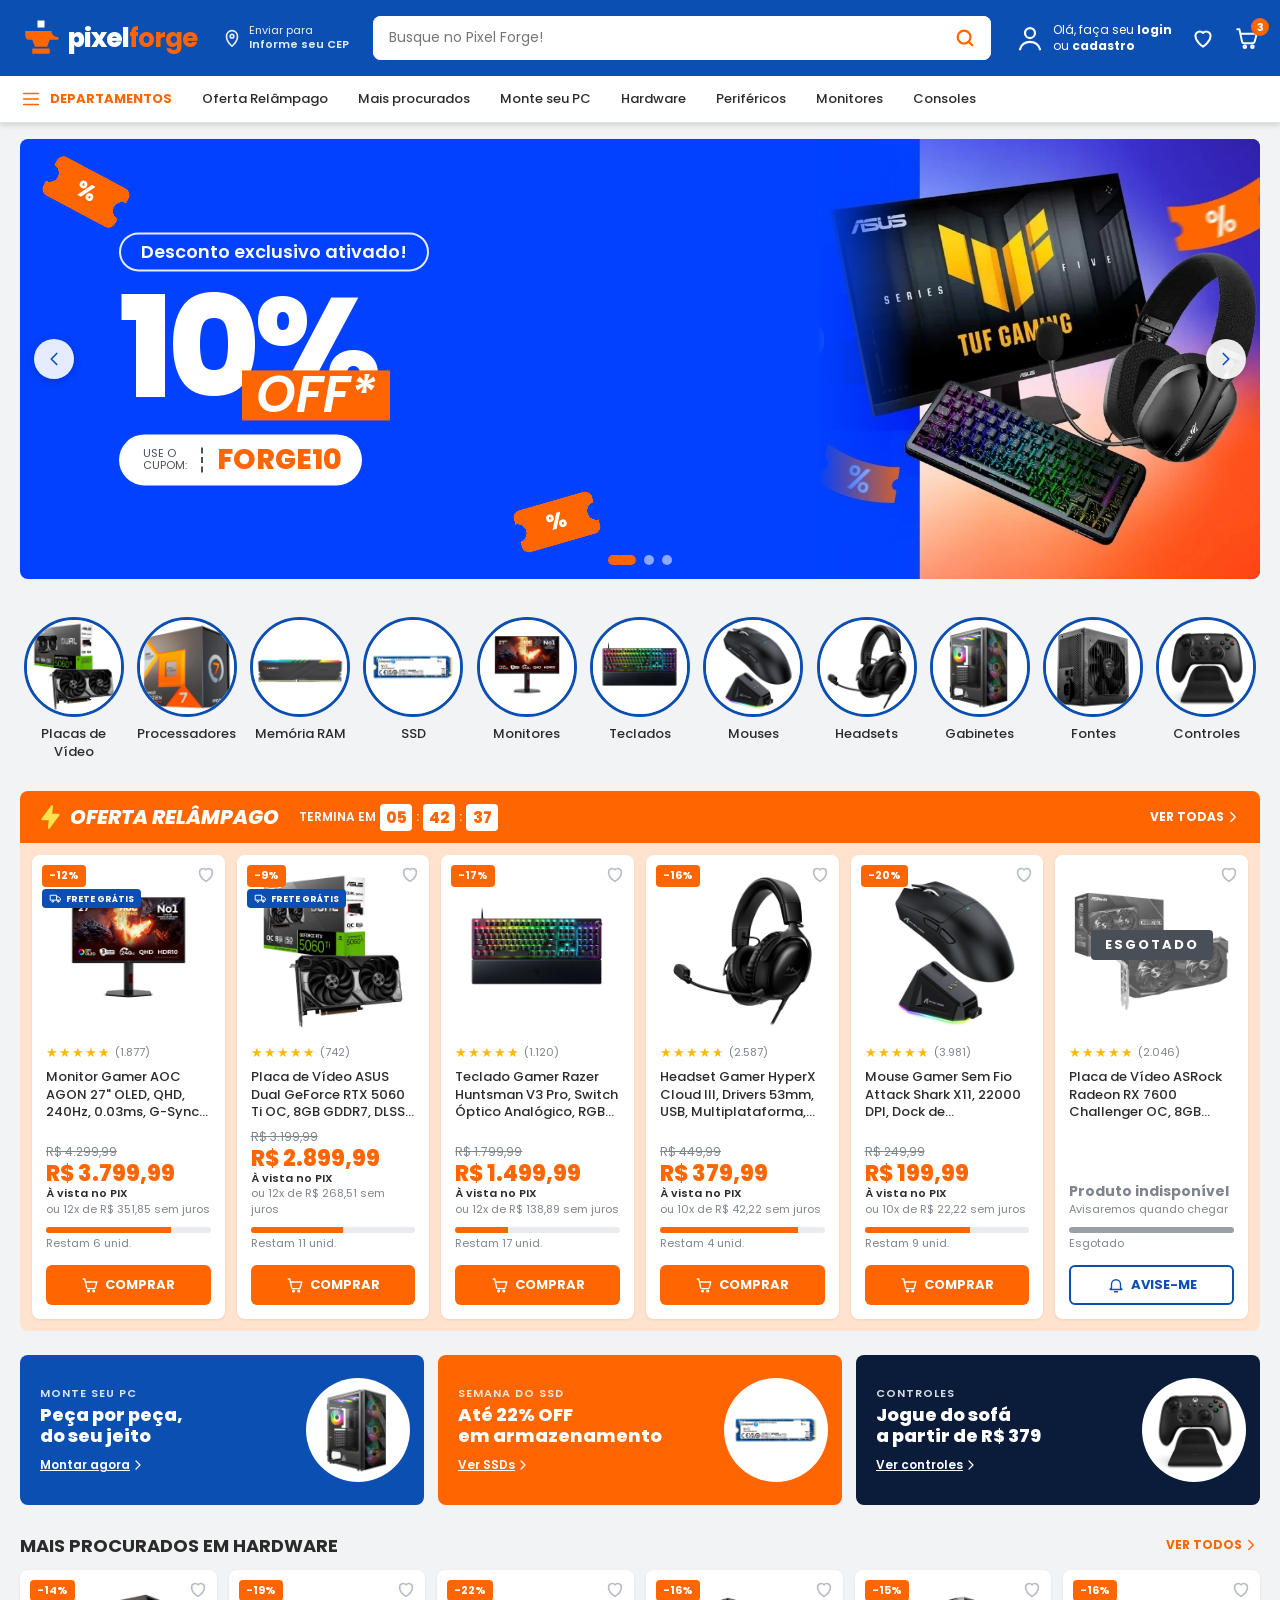
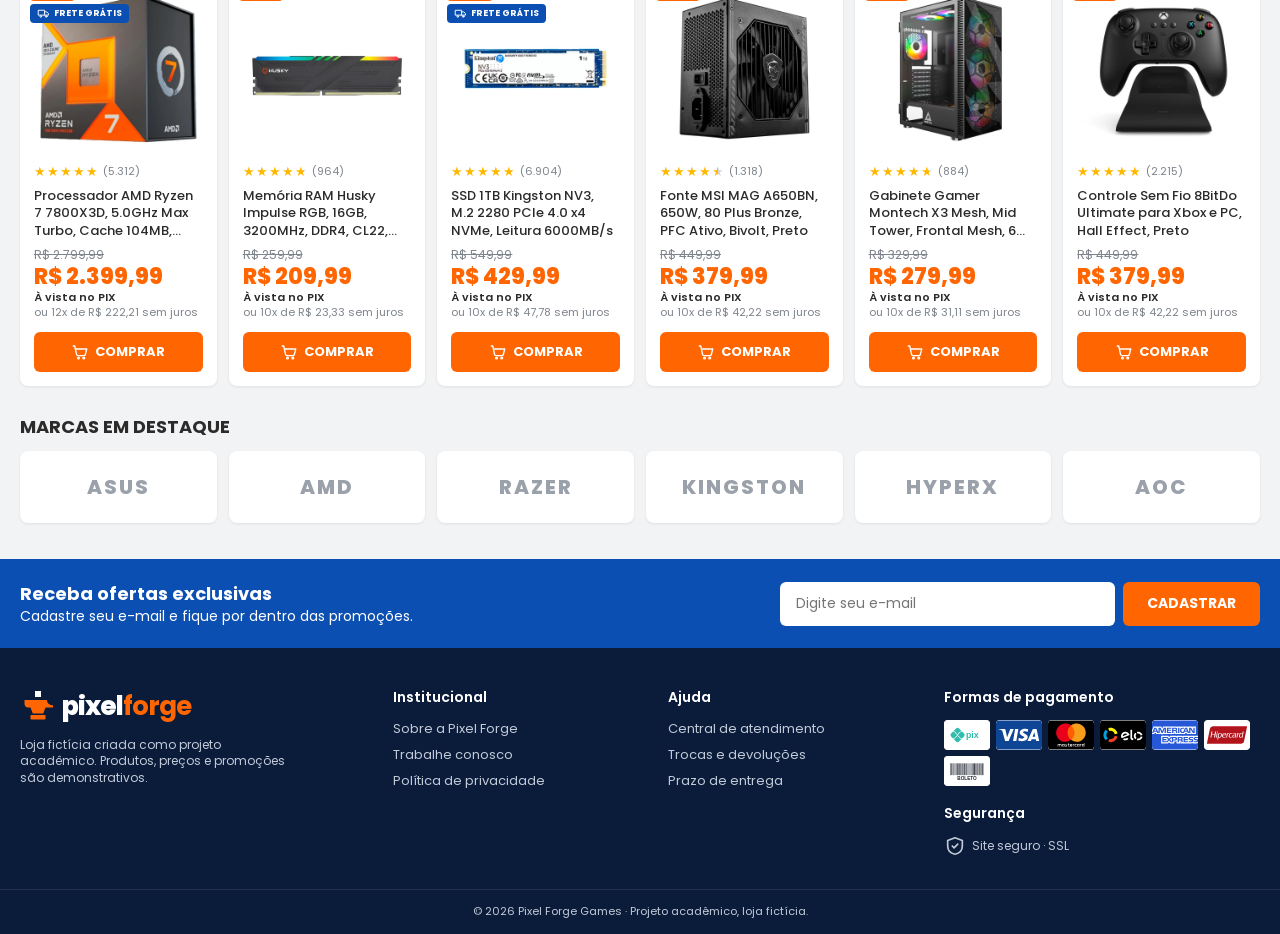
==== index.html @ 3c91a666 "Pixel Forge Games: vitrine, produto, carrinho e cadastro" ====
<!DOCTYPE html>
<html lang="pt-BR">
<head>
    <meta charset="UTF-8">
    <meta name="viewport" content="width=device-width, initial-scale=1.0">
    <meta name="description" content="Pixel Forge Games: hardware, periféricos, monitores e PCs gamer com preço de PIX.">
    <title>Pixel Forge Games | Hardware, PC Gamer e Periféricos</title>
    <link rel="icon" href="favicon.ico" sizes="any">
    <link rel="icon" type="image/svg+xml" href="img/logo.svg">
    <link rel="apple-touch-icon" href="img/apple-touch-icon.png">
    <meta name="theme-color" content="#0b4fb3">
    <link rel="preconnect" href="https://fonts.googleapis.com">
    <link rel="preconnect" href="https://fonts.gstatic.com" crossorigin>
    <link href="https://fonts.googleapis.com/css2?family=Poppins:wght@400;500;600;700;800&display=swap" rel="stylesheet">
    <link rel="stylesheet" href="style.css">
</head>
<body>

    <!-- 1. Cabeçalho -->
    <header class="cabecalho" id="topo">
        <div class="container cabecalho__linha">
            <a href="#topo" class="logo" aria-label="Pixel Forge Games, página inicial">
                <img src="img/logo.svg" alt="Logotipo Pixel Forge: bigorna laranja com um pixel" width="42" height="42">
                <span>pixel<b>forge</b></span>
            </a>

            <a href="#" class="cep"><svg class="i" viewBox="0 0 24 24" aria-hidden="true"><path d="M12 21s-6-5.5-6-11a6 6 0 0 1 12 0c0 5.5-6 11-6 11z"/><circle cx="12" cy="10" r="2"/></svg><span>Enviar para<br><b>Informe seu CEP</b></span></a>

            <form class="busca" action="#" role="search">
                <label for="busca" class="sr-only">Buscar produtos</label>
                <input id="busca" type="search" placeholder="Busque no Pixel Forge!">
                <button type="submit" aria-label="Buscar"><svg class="i" viewBox="0 0 24 24" aria-hidden="true"><circle cx="11" cy="11" r="7"/><path d="m20 20-4-4"/></svg></button>
            </form>

            <nav class="conta" aria-label="Conta">
                <a href="cadastro.html" class="conta__login"><svg class="i" viewBox="0 0 24 24" aria-hidden="true"><circle cx="12" cy="8" r="4"/><path d="M4 21c1-4 4.5-6 8-6s7 2 8 6"/></svg><span>Olá, faça seu <b>login</b><br>ou <b>cadastro</b></span></a>
                <a href="#" class="conta__icone" aria-label="Favoritos"><svg class="i" viewBox="0 0 24 24" aria-hidden="true"><path d="M12 20s-7-4.4-7-10a4 4 0 0 1 7-2.6A4 4 0 0 1 19 10c0 5.6-7 10-7 10z"/></svg></a>
                <a href="carrinho.html" class="conta__icone" aria-label="Carrinho com 3 itens"><svg class="i" viewBox="0 0 24 24" aria-hidden="true"><path d="M3 4h2l2.4 11.2a2 2 0 0 0 2 1.6h7.7a2 2 0 0 0 2-1.5L21 8H6.2"/><circle cx="10" cy="20" r="1.2"/><circle cx="17" cy="20" r="1.2"/></svg><span class="conta__qtd">3</span></a>
            </nav>
        </div>

        <nav class="menu" aria-label="Departamentos">
            <ul class="container">
                <li><a href="#categorias" class="menu__dep"><svg class="i" viewBox="0 0 24 24" aria-hidden="true"><path d="M4 6h16M4 12h16M4 18h16"/></svg> DEPARTAMENTOS</a></li>
                <li><a href="#oferta">Oferta Relâmpago</a></li>
                <li><a href="#mais-procurados">Mais procurados</a></li>
                <li><a href="#monte">Monte seu PC</a></li>
                <li><a href="#mais-procurados">Hardware</a></li>
                <li><a href="#mais-procurados">Periféricos</a></li>
                <li><a href="#mais-procurados">Monitores</a></li>
                <li><a href="#mais-procurados">Consoles</a></li>
            </ul>
        </nav>
    </header>

    <main>

        <!-- 2. Carrossel de banners (@keyframes) com <picture> -->
        <section class="hero container" aria-label="Promoções em destaque">
            <div class="carrossel">
                <div class="carrossel__trilho">

                    <div class="slide slide--azul" id="slide1">
                        <picture class="slide__arte"><source type="image/webp" srcset="img/banners/arte-setup.webp"><img src="img/banners/arte-setup.jpg" alt="Monitor ASUS TUF Gaming, teclado mecânico RGB e headset sem fio sobre fundo azul e laranja" width="682" height="678"></picture>
                        <span class="ticket ticket--a" aria-hidden="true">%</span>
                        <span class="ticket ticket--b" aria-hidden="true">%</span>
                        <div class="slide__texto">
                            <p class="slide__pill">Desconto exclusivo ativado!</p>
                            <h1 class="slide__grande">10%<span>OFF*</span></h1>
                            <p class="slide__cupom"><small>Use o<br>cupom:</small><b>FORGE10</b></p>
                        </div>
                    </div>

                    <div class="slide slide--marinho" id="slide2">
                        <picture class="slide__arte"><source type="image/webp" srcset="img/banners/arte-pc.webp"><img src="img/banners/arte-pc.jpg" alt="Dois gabinetes gamer com fans ARGB coloridas, um branco e um preto, com teclas W A S D ao redor" width="732" height="678"></picture>
                        <div class="slide__texto">
                            <p class="slide__pill">Press <b>Start</b></p>
                            <h2 class="slide__titulo">Os melhores preços pro seu 1º <mark>setup</mark></h2>
                            <p class="slide__acoes"><span class="slide__info">Até <b>10x sem juros</b></span><a href="#monte" class="slide__botao">Comprar</a></p>
                        </div>
                    </div>

                    <div class="slide slide--oferta" id="slide3">
                        <div class="slide__texto">
                            <p class="slide__pill">Esquenta Black</p>
                            <h2 class="slide__titulo">Hardware com <mark>preço de PIX</mark></h2>
                            <p class="slide__acoes"><a href="#oferta" class="slide__botao">Ver ofertas</a></p>
                        </div>
                        <div class="vitrine-banner">
                            <figure class="vitrine-banner__item"><picture><source type="image/webp" srcset="img/produtos/placa-video-rtx5060ti.webp"><img src="img/produtos/placa-video-rtx5060ti.jpg" alt="Placa de vídeo ASUS Dual GeForce RTX 5060 Ti com duas ventoinhas ao lado da caixa" width="800" height="800"></picture><figcaption>Placa de Vídeo ASUS Dual GeForce RTX 5060 Ti OC<b>R$ 2.899,99</b><small>à vista no PIX</small></figcaption></figure><figure class="vitrine-banner__item"><picture><source type="image/webp" srcset="img/produtos/ryzen-7-7800x3d.webp"><img src="img/produtos/ryzen-7-7800x3d.jpg" alt="Caixa do processador AMD Ryzen 7 7800X3D" width="800" height="800"></picture><figcaption>Processador AMD Ryzen 7 7800X3D<b>R$ 2.399,99</b><small>à vista no PIX</small></figcaption></figure><figure class="vitrine-banner__item"><picture><source type="image/webp" srcset="img/produtos/ssd-kingston-nv3.webp"><img src="img/produtos/ssd-kingston-nv3.jpg" alt="SSD Kingston NV3 1TB M.2 NVMe" width="800" height="800"></picture><figcaption>SSD 1TB Kingston NV3<b>R$ 429,99</b><small>à vista no PIX</small></figcaption></figure>
                        </div>
                    </div>

                </div>
                <button type="button" class="carrossel__seta carrossel__seta--esq" aria-label="Banner anterior"><svg class="i" viewBox="0 0 24 24" aria-hidden="true"><path d="m15 6-6 6 6 6"/></svg></button>
                <button type="button" class="carrossel__seta carrossel__seta--dir" aria-label="Próximo banner"><svg class="i" viewBox="0 0 24 24" aria-hidden="true"><path d="m9 6 6 6-6 6"/></svg></button>
                <div class="carrossel__pontos"><button type="button" aria-label="Banner 1" class="ativo"></button><button type="button" aria-label="Banner 2"></button><button type="button" aria-label="Banner 3"></button></div>
            </div>
        </section>

        <!-- 3. Categorias (imagens circulares) -->
        <section id="categorias" class="container categorias" aria-label="Categorias">
            <ul class="categorias__lista">
                    <li><a href="#mais-procurados"><picture><source type="image/webp" srcset="img/produtos/placa-video-rtx5060ti.webp"><img src="img/produtos/placa-video-rtx5060ti.jpg" alt="Placas de Vídeo" width="800" height="800"></picture><span>Placas de Vídeo</span></a></li>
                    <li><a href="#mais-procurados"><picture><source type="image/webp" srcset="img/produtos/ryzen-7-7800x3d.webp"><img src="img/produtos/ryzen-7-7800x3d.jpg" alt="Processadores" width="800" height="800"></picture><span>Processadores</span></a></li>
                    <li><a href="#mais-procurados"><picture><source type="image/webp" srcset="img/produtos/memoria-husky-ddr4.webp"><img src="img/produtos/memoria-husky-ddr4.jpg" alt="Memória RAM" width="800" height="800"></picture><span>Memória RAM</span></a></li>
                    <li><a href="#mais-procurados"><picture><source type="image/webp" srcset="img/produtos/ssd-kingston-nv3.webp"><img src="img/produtos/ssd-kingston-nv3.jpg" alt="SSD" width="800" height="800"></picture><span>SSD</span></a></li>
                    <li><a href="#mais-procurados"><picture><source type="image/webp" srcset="img/produtos/monitor-aoc-27.webp"><img src="img/produtos/monitor-aoc-27.jpg" alt="Monitores" width="800" height="800"></picture><span>Monitores</span></a></li>
                    <li><a href="#mais-procurados"><picture><source type="image/webp" srcset="img/produtos/teclado-razer-huntsman.webp"><img src="img/produtos/teclado-razer-huntsman.jpg" alt="Teclados" width="800" height="800"></picture><span>Teclados</span></a></li>
                    <li><a href="#mais-procurados"><picture><source type="image/webp" srcset="img/produtos/mouse-sem-fio-dock.webp"><img src="img/produtos/mouse-sem-fio-dock.jpg" alt="Mouses" width="800" height="800"></picture><span>Mouses</span></a></li>
                    <li><a href="#mais-procurados"><picture><source type="image/webp" srcset="img/produtos/headset-hyperx-cloud-iii.webp"><img src="img/produtos/headset-hyperx-cloud-iii.jpg" alt="Headsets" width="800" height="800"></picture><span>Headsets</span></a></li>
                    <li><a href="#mais-procurados"><picture><source type="image/webp" srcset="img/produtos/gabinete-mesh-preto.webp"><img src="img/produtos/gabinete-mesh-preto.jpg" alt="Gabinetes" width="800" height="800"></picture><span>Gabinetes</span></a></li>
                    <li><a href="#mais-procurados"><picture><source type="image/webp" srcset="img/produtos/fonte-650w.webp"><img src="img/produtos/fonte-650w.jpg" alt="Fontes" width="800" height="800"></picture><span>Fontes</span></a></li>
                    <li><a href="#mais-procurados"><picture><source type="image/webp" srcset="img/produtos/controle-8bitdo-ultimate.webp"><img src="img/produtos/controle-8bitdo-ultimate.jpg" alt="Controles" width="800" height="800"></picture><span>Controles</span></a></li>
            </ul>
        </section>

        <!-- 4 e 5. Oferta relâmpago (vitrine) -->
        <section id="oferta" class="container oferta">
            <div class="oferta__topo">
                <h2><svg class="i i--raio" viewBox="0 0 24 24" aria-hidden="true"><path d="M13 2 4 14h7l-1 8 9-12h-7z" class="cheio"/></svg> OFERTA RELÂMPAGO</h2>
                <p class="cronometro" aria-label="Termina em 05 horas e 42 minutos">TERMINA EM <span>05</span>:<span>42</span>:<span class="cronometro__seg">37</span></p>
                <a href="#mais-procurados" class="oferta__ver">VER TODAS <svg class="i" viewBox="0 0 24 24" aria-hidden="true"><path d="m9 6 6 6-6 6"/></svg></a>
            </div>
            <div class="oferta__grade">
                <article class="card">
                    <figure>
                        <div class="card__foto">
                            <span class="tag tag--off">-12%</span><span class="tag tag--frete"><svg class="i" viewBox="0 0 24 24" aria-hidden="true"><path d="M3 6h11v9H3zM14 9h4l3 3v3h-7"/><circle cx="7" cy="17.5" r="1.5"/><circle cx="17" cy="17.5" r="1.5"/></svg> FRETE GRÁTIS</span>
                            <a href="#" class="card__fav" aria-label="Adicionar aos favoritos"><svg class="i" viewBox="0 0 24 24" aria-hidden="true"><path d="M12 20s-7-4.4-7-10a4 4 0 0 1 7-2.6A4 4 0 0 1 19 10c0 5.6-7 10-7 10z"/></svg></a>
                            <a href="produto.html" class="card__link"><picture><source type="image/webp" srcset="img/produtos/monitor-aoc-27.webp"><img src="img/produtos/monitor-aoc-27.jpg" alt="Monitor gamer AOC AGON de 27 polegadas OLED" width="800" height="800" loading="lazy"></picture></a>
                        </div>
                        <figcaption>
                            <p class="card__nota" aria-label="Nota 4,9 de 5"><span class="estrelas" style="--n:4.9"></span>(1.877)</p>
                            <h3><a href="produto.html">Monitor Gamer AOC AGON 27" OLED, QHD, 240Hz, 0.03ms, G-Sync, Q27G4ZDR</a></h3>
                            <p class="card__de">R$ 4.299,99</p><p class="card__preco">R$ 3.799,99</p><p class="card__pix">À vista no PIX</p><p class="card__parc">ou 12x de R$ 351,85 sem juros</p>
                            <div class="card__estoque" style="--p:76%"><span></span><small>Restam 6 unid.</small></div>
                        </figcaption>
                    </figure>
                    <a href="carrinho.html" class="card__btn"><svg class="i" viewBox="0 0 24 24" aria-hidden="true"><path d="M3 4h2l2.4 11.2a2 2 0 0 0 2 1.6h7.7a2 2 0 0 0 2-1.5L21 8H6.2"/><circle cx="10" cy="20" r="1.2"/><circle cx="17" cy="20" r="1.2"/></svg> COMPRAR</a>
                </article>
                <article class="card">
                    <figure>
                        <div class="card__foto">
                            <span class="tag tag--off">-9%</span><span class="tag tag--frete"><svg class="i" viewBox="0 0 24 24" aria-hidden="true"><path d="M3 6h11v9H3zM14 9h4l3 3v3h-7"/><circle cx="7" cy="17.5" r="1.5"/><circle cx="17" cy="17.5" r="1.5"/></svg> FRETE GRÁTIS</span>
                            <a href="#" class="card__fav" aria-label="Adicionar aos favoritos"><svg class="i" viewBox="0 0 24 24" aria-hidden="true"><path d="M12 20s-7-4.4-7-10a4 4 0 0 1 7-2.6A4 4 0 0 1 19 10c0 5.6-7 10-7 10z"/></svg></a>
                            <a href="produto.html" class="card__link"><picture><source type="image/webp" srcset="img/produtos/placa-video-rtx5060ti.webp"><img src="img/produtos/placa-video-rtx5060ti.jpg" alt="Placa de vídeo ASUS Dual GeForce RTX 5060 Ti com duas ventoinhas ao lado da caixa" width="800" height="800" loading="lazy"></picture></a>
                        </div>
                        <figcaption>
                            <p class="card__nota" aria-label="Nota 4,9 de 5"><span class="estrelas" style="--n:4.9"></span>(742)</p>
                            <h3><a href="produto.html">Placa de Vídeo ASUS Dual GeForce RTX 5060 Ti OC, 8GB GDDR7, DLSS 4, Ray Tracing</a></h3>
                            <p class="card__de">R$ 3.199,99</p><p class="card__preco">R$ 2.899,99</p><p class="card__pix">À vista no PIX</p><p class="card__parc">ou 12x de R$ 268,51 sem juros</p>
                            <div class="card__estoque" style="--p:56%"><span></span><small>Restam 11 unid.</small></div>
                        </figcaption>
                    </figure>
                    <a href="carrinho.html" class="card__btn"><svg class="i" viewBox="0 0 24 24" aria-hidden="true"><path d="M3 4h2l2.4 11.2a2 2 0 0 0 2 1.6h7.7a2 2 0 0 0 2-1.5L21 8H6.2"/><circle cx="10" cy="20" r="1.2"/><circle cx="17" cy="20" r="1.2"/></svg> COMPRAR</a>
                </article>
                <article class="card">
                    <figure>
                        <div class="card__foto">
                            <span class="tag tag--off">-17%</span>
                            <a href="#" class="card__fav" aria-label="Adicionar aos favoritos"><svg class="i" viewBox="0 0 24 24" aria-hidden="true"><path d="M12 20s-7-4.4-7-10a4 4 0 0 1 7-2.6A4 4 0 0 1 19 10c0 5.6-7 10-7 10z"/></svg></a>
                            <a href="produto.html" class="card__link"><picture><source type="image/webp" srcset="img/produtos/teclado-razer-huntsman.webp"><img src="img/produtos/teclado-razer-huntsman.jpg" alt="Teclado gamer Razer Huntsman V3 Pro com iluminação RGB e apoio de pulso" width="800" height="800" loading="lazy"></picture></a>
                        </div>
                        <figcaption>
                            <p class="card__nota" aria-label="Nota 4,8 de 5"><span class="estrelas" style="--n:4.8"></span>(1.120)</p>
                            <h3><a href="produto.html">Teclado Gamer Razer Huntsman V3 Pro, Switch Óptico Analógico, RGB Chroma, Full Size</a></h3>
                            <p class="card__de">R$ 1.799,99</p><p class="card__preco">R$ 1.499,99</p><p class="card__pix">À vista no PIX</p><p class="card__parc">ou 12x de R$ 138,89 sem juros</p>
                            <div class="card__estoque" style="--p:32%"><span></span><small>Restam 17 unid.</small></div>
                        </figcaption>
                    </figure>
                    <a href="carrinho.html" class="card__btn"><svg class="i" viewBox="0 0 24 24" aria-hidden="true"><path d="M3 4h2l2.4 11.2a2 2 0 0 0 2 1.6h7.7a2 2 0 0 0 2-1.5L21 8H6.2"/><circle cx="10" cy="20" r="1.2"/><circle cx="17" cy="20" r="1.2"/></svg> COMPRAR</a>
                </article>
                <article class="card">
                    <figure>
                        <div class="card__foto">
                            <span class="tag tag--off">-16%</span>
                            <a href="#" class="card__fav" aria-label="Adicionar aos favoritos"><svg class="i" viewBox="0 0 24 24" aria-hidden="true"><path d="M12 20s-7-4.4-7-10a4 4 0 0 1 7-2.6A4 4 0 0 1 19 10c0 5.6-7 10-7 10z"/></svg></a>
                            <a href="produto.html" class="card__link"><picture><source type="image/webp" srcset="img/produtos/headset-hyperx-cloud-iii.webp"><img src="img/produtos/headset-hyperx-cloud-iii.jpg" alt="Headset gamer HyperX Cloud III preto com microfone" width="800" height="800" loading="lazy"></picture></a>
                        </div>
                        <figcaption>
                            <p class="card__nota" aria-label="Nota 4,6 de 5"><span class="estrelas" style="--n:4.6"></span>(2.587)</p>
                            <h3><a href="produto.html">Headset Gamer HyperX Cloud III, Drivers 53mm, USB, Multiplataforma, Preto</a></h3>
                            <p class="card__de">R$ 449,99</p><p class="card__preco">R$ 379,99</p><p class="card__pix">À vista no PIX</p><p class="card__parc">ou 10x de R$ 42,22 sem juros</p>
                            <div class="card__estoque" style="--p:84%"><span></span><small>Restam 4 unid.</small></div>
                        </figcaption>
                    </figure>
                    <a href="carrinho.html" class="card__btn"><svg class="i" viewBox="0 0 24 24" aria-hidden="true"><path d="M3 4h2l2.4 11.2a2 2 0 0 0 2 1.6h7.7a2 2 0 0 0 2-1.5L21 8H6.2"/><circle cx="10" cy="20" r="1.2"/><circle cx="17" cy="20" r="1.2"/></svg> COMPRAR</a>
                </article>
                <article class="card">
                    <figure>
                        <div class="card__foto">
                            <span class="tag tag--off">-20%</span>
                            <a href="#" class="card__fav" aria-label="Adicionar aos favoritos"><svg class="i" viewBox="0 0 24 24" aria-hidden="true"><path d="M12 20s-7-4.4-7-10a4 4 0 0 1 7-2.6A4 4 0 0 1 19 10c0 5.6-7 10-7 10z"/></svg></a>
                            <a href="produto.html" class="card__link"><picture><source type="image/webp" srcset="img/produtos/mouse-sem-fio-dock.webp"><img src="img/produtos/mouse-sem-fio-dock.jpg" alt="Mouse gamer sem fio Attack Shark X11 com base de carregamento" width="800" height="800" loading="lazy"></picture></a>
                        </div>
                        <figcaption>
                            <p class="card__nota" aria-label="Nota 4,7 de 5"><span class="estrelas" style="--n:4.7"></span>(3.981)</p>
                            <h3><a href="produto.html">Mouse Gamer Sem Fio Attack Shark X11, 22000 DPI, Dock de Carregamento, Preto</a></h3>
                            <p class="card__de">R$ 249,99</p><p class="card__preco">R$ 199,99</p><p class="card__pix">À vista no PIX</p><p class="card__parc">ou 10x de R$ 22,22 sem juros</p>
                            <div class="card__estoque" style="--p:64%"><span></span><small>Restam 9 unid.</small></div>
                        </figcaption>
                    </figure>
                    <a href="carrinho.html" class="card__btn"><svg class="i" viewBox="0 0 24 24" aria-hidden="true"><path d="M3 4h2l2.4 11.2a2 2 0 0 0 2 1.6h7.7a2 2 0 0 0 2-1.5L21 8H6.2"/><circle cx="10" cy="20" r="1.2"/><circle cx="17" cy="20" r="1.2"/></svg> COMPRAR</a>
                </article>
                <article class="card card--esgotado">
                    <figure>
                        <div class="card__foto">
                            <span class="tag tag--esgotado">ESGOTADO</span>
                            <a href="#" class="card__fav" aria-label="Adicionar aos favoritos"><svg class="i" viewBox="0 0 24 24" aria-hidden="true"><path d="M12 20s-7-4.4-7-10a4 4 0 0 1 7-2.6A4 4 0 0 1 19 10c0 5.6-7 10-7 10z"/></svg></a>
                            <a href="produto.html" class="card__link"><picture><source type="image/webp" srcset="img/produtos/placa-video-rx7600.webp"><img src="img/produtos/placa-video-rx7600.jpg" alt="Placa de vídeo ASRock Radeon RX 7600 Challenger com duas ventoinhas" width="800" height="800" loading="lazy"></picture></a>
                        </div>
                        <figcaption>
                            <p class="card__nota" aria-label="Nota 4,8 de 5"><span class="estrelas" style="--n:4.8"></span>(2.046)</p>
                            <h3><a href="produto.html">Placa de Vídeo ASRock Radeon RX 7600 Challenger OC, 8GB GDDR6, FSR 3</a></h3>
                            <p class="card__indisp">Produto indisponível</p><p class="card__avise-txt">Avisaremos quando chegar</p>
                            <div class="card__estoque" style="--p:100%"><span></span><small>Esgotado</small></div>
                        </figcaption>
                    </figure>
                    <a href="produto.html" class="card__btn card__btn--avise"><svg class="i" viewBox="0 0 24 24" aria-hidden="true"><path d="M6 16v-5a6 6 0 0 1 12 0v5l2 2H4zM10 21h4"/></svg> AVISE-ME</a>
                </article>
            </div>
        </section>

        <!-- Mini banners -->
        <section class="container mini-banners" aria-label="Campanhas">
            <a href="#monte" class="mini mini--azul" id="monte">
                <span class="mini__texto"><small>MONTE SEU PC</small><b>Peça por peça,<br>do seu jeito</b><em>Montar agora <svg class="i" viewBox="0 0 24 24" aria-hidden="true"><path d="m9 6 6 6-6 6"/></svg></em></span>
                <picture class="mini__img"><source type="image/webp" srcset="img/produtos/gabinete-mesh-preto.webp"><img src="img/produtos/gabinete-mesh-preto.jpg" alt="Gabinete gamer Montech X3 Mesh preto com fans" width="800" height="800" loading="lazy"></picture>
            </a>
            <a href="#mais-procurados" class="mini mini--laranja">
                <span class="mini__texto"><small>SEMANA DO SSD</small><b>Até 22% OFF<br>em armazenamento</b><em>Ver SSDs <svg class="i" viewBox="0 0 24 24" aria-hidden="true"><path d="m9 6 6 6-6 6"/></svg></em></span>
                <picture class="mini__img"><source type="image/webp" srcset="img/produtos/ssd-kingston-nv3.webp"><img src="img/produtos/ssd-kingston-nv3.jpg" alt="SSD Kingston NV3 1TB M.2 NVMe" width="800" height="800" loading="lazy"></picture>
            </a>
            <a href="#mais-procurados" class="mini mini--escuro">
                <span class="mini__texto"><small>CONTROLES</small><b>Jogue do sofá<br>a partir de R$ 379</b><em>Ver controles <svg class="i" viewBox="0 0 24 24" aria-hidden="true"><path d="m9 6 6 6-6 6"/></svg></em></span>
                <picture class="mini__img"><source type="image/webp" srcset="img/produtos/controle-8bitdo-ultimate.webp"><img src="img/produtos/controle-8bitdo-ultimate.jpg" alt="Controle sem fio 8BitDo Ultimate preto para Xbox" width="800" height="800" loading="lazy"></picture>
            </a>
        </section>

        <!-- Mais procurados -->
        <section id="mais-procurados" class="container bloco">
            <div class="bloco__topo">
                <h2>MAIS PROCURADOS EM HARDWARE</h2>
                <a href="#">VER TODOS <svg class="i" viewBox="0 0 24 24" aria-hidden="true"><path d="m9 6 6 6-6 6"/></svg></a>
            </div>
            <div class="bloco__grade">
                <article class="card">
                    <figure>
                        <div class="card__foto">
                            <span class="tag tag--off">-14%</span><span class="tag tag--frete"><svg class="i" viewBox="0 0 24 24" aria-hidden="true"><path d="M3 6h11v9H3zM14 9h4l3 3v3h-7"/><circle cx="7" cy="17.5" r="1.5"/><circle cx="17" cy="17.5" r="1.5"/></svg> FRETE GRÁTIS</span>
                            <a href="#" class="card__fav" aria-label="Adicionar aos favoritos"><svg class="i" viewBox="0 0 24 24" aria-hidden="true"><path d="M12 20s-7-4.4-7-10a4 4 0 0 1 7-2.6A4 4 0 0 1 19 10c0 5.6-7 10-7 10z"/></svg></a>
                            <a href="produto.html" class="card__link"><picture><source type="image/webp" srcset="img/produtos/ryzen-7-7800x3d.webp"><img src="img/produtos/ryzen-7-7800x3d.jpg" alt="Caixa do processador AMD Ryzen 7 7800X3D" width="800" height="800" loading="lazy"></picture></a>
                        </div>
                        <figcaption>
                            <p class="card__nota" aria-label="Nota 4,9 de 5"><span class="estrelas" style="--n:4.9"></span>(5.312)</p>
                            <h3><a href="produto.html">Processador AMD Ryzen 7 7800X3D, 5.0GHz Max Turbo, Cache 104MB, AM5, 8 Núcleos</a></h3>
                            <p class="card__de">R$ 2.799,99</p><p class="card__preco">R$ 2.399,99</p><p class="card__pix">À vista no PIX</p><p class="card__parc">ou 12x de R$ 222,21 sem juros</p>
                            
                        </figcaption>
                    </figure>
                    <a href="carrinho.html" class="card__btn"><svg class="i" viewBox="0 0 24 24" aria-hidden="true"><path d="M3 4h2l2.4 11.2a2 2 0 0 0 2 1.6h7.7a2 2 0 0 0 2-1.5L21 8H6.2"/><circle cx="10" cy="20" r="1.2"/><circle cx="17" cy="20" r="1.2"/></svg> COMPRAR</a>
                </article>
                <article class="card">
                    <figure>
                        <div class="card__foto">
                            <span class="tag tag--off">-19%</span>
                            <a href="#" class="card__fav" aria-label="Adicionar aos favoritos"><svg class="i" viewBox="0 0 24 24" aria-hidden="true"><path d="M12 20s-7-4.4-7-10a4 4 0 0 1 7-2.6A4 4 0 0 1 19 10c0 5.6-7 10-7 10z"/></svg></a>
                            <a href="produto.html" class="card__link"><picture><source type="image/webp" srcset="img/produtos/memoria-husky-ddr4.webp"><img src="img/produtos/memoria-husky-ddr4.jpg" alt="Memória RAM Husky Impulse RGB DDR4 com iluminação RGB" width="800" height="800" loading="lazy"></picture></a>
                        </div>
                        <figcaption>
                            <p class="card__nota" aria-label="Nota 4,7 de 5"><span class="estrelas" style="--n:4.7"></span>(964)</p>
                            <h3><a href="produto.html">Memória RAM Husky Impulse RGB, 16GB, 3200MHz, DDR4, CL22, Preto</a></h3>
                            <p class="card__de">R$ 259,99</p><p class="card__preco">R$ 209,99</p><p class="card__pix">À vista no PIX</p><p class="card__parc">ou 10x de R$ 23,33 sem juros</p>
                            
                        </figcaption>
                    </figure>
                    <a href="carrinho.html" class="card__btn"><svg class="i" viewBox="0 0 24 24" aria-hidden="true"><path d="M3 4h2l2.4 11.2a2 2 0 0 0 2 1.6h7.7a2 2 0 0 0 2-1.5L21 8H6.2"/><circle cx="10" cy="20" r="1.2"/><circle cx="17" cy="20" r="1.2"/></svg> COMPRAR</a>
                </article>
                <article class="card">
                    <figure>
                        <div class="card__foto">
                            <span class="tag tag--off">-22%</span><span class="tag tag--frete"><svg class="i" viewBox="0 0 24 24" aria-hidden="true"><path d="M3 6h11v9H3zM14 9h4l3 3v3h-7"/><circle cx="7" cy="17.5" r="1.5"/><circle cx="17" cy="17.5" r="1.5"/></svg> FRETE GRÁTIS</span>
                            <a href="#" class="card__fav" aria-label="Adicionar aos favoritos"><svg class="i" viewBox="0 0 24 24" aria-hidden="true"><path d="M12 20s-7-4.4-7-10a4 4 0 0 1 7-2.6A4 4 0 0 1 19 10c0 5.6-7 10-7 10z"/></svg></a>
                            <a href="produto.html" class="card__link"><picture><source type="image/webp" srcset="img/produtos/ssd-kingston-nv3.webp"><img src="img/produtos/ssd-kingston-nv3.jpg" alt="SSD Kingston NV3 1TB M.2 NVMe" width="800" height="800" loading="lazy"></picture></a>
                        </div>
                        <figcaption>
                            <p class="card__nota" aria-label="Nota 4,8 de 5"><span class="estrelas" style="--n:4.8"></span>(6.904)</p>
                            <h3><a href="produto.html">SSD 1TB Kingston NV3, M.2 2280 PCIe 4.0 x4 NVMe, Leitura 6000MB/s</a></h3>
                            <p class="card__de">R$ 549,99</p><p class="card__preco">R$ 429,99</p><p class="card__pix">À vista no PIX</p><p class="card__parc">ou 10x de R$ 47,78 sem juros</p>
                            
                        </figcaption>
                    </figure>
                    <a href="carrinho.html" class="card__btn"><svg class="i" viewBox="0 0 24 24" aria-hidden="true"><path d="M3 4h2l2.4 11.2a2 2 0 0 0 2 1.6h7.7a2 2 0 0 0 2-1.5L21 8H6.2"/><circle cx="10" cy="20" r="1.2"/><circle cx="17" cy="20" r="1.2"/></svg> COMPRAR</a>
                </article>
                <article class="card">
                    <figure>
                        <div class="card__foto">
                            <span class="tag tag--off">-16%</span>
                            <a href="#" class="card__fav" aria-label="Adicionar aos favoritos"><svg class="i" viewBox="0 0 24 24" aria-hidden="true"><path d="M12 20s-7-4.4-7-10a4 4 0 0 1 7-2.6A4 4 0 0 1 19 10c0 5.6-7 10-7 10z"/></svg></a>
                            <a href="produto.html" class="card__link"><picture><source type="image/webp" srcset="img/produtos/fonte-650w.webp"><img src="img/produtos/fonte-650w.jpg" alt="Fonte MSI MAG A650BN de 650W" width="800" height="800" loading="lazy"></picture></a>
                        </div>
                        <figcaption>
                            <p class="card__nota" aria-label="Nota 4,5 de 5"><span class="estrelas" style="--n:4.5"></span>(1.318)</p>
                            <h3><a href="produto.html">Fonte MSI MAG A650BN, 650W, 80 Plus Bronze, PFC Ativo, Bivolt, Preto</a></h3>
                            <p class="card__de">R$ 449,99</p><p class="card__preco">R$ 379,99</p><p class="card__pix">À vista no PIX</p><p class="card__parc">ou 10x de R$ 42,22 sem juros</p>
                            
                        </figcaption>
                    </figure>
                    <a href="carrinho.html" class="card__btn"><svg class="i" viewBox="0 0 24 24" aria-hidden="true"><path d="M3 4h2l2.4 11.2a2 2 0 0 0 2 1.6h7.7a2 2 0 0 0 2-1.5L21 8H6.2"/><circle cx="10" cy="20" r="1.2"/><circle cx="17" cy="20" r="1.2"/></svg> COMPRAR</a>
                </article>
                <article class="card">
                    <figure>
                        <div class="card__foto">
                            <span class="tag tag--off">-15%</span>
                            <a href="#" class="card__fav" aria-label="Adicionar aos favoritos"><svg class="i" viewBox="0 0 24 24" aria-hidden="true"><path d="M12 20s-7-4.4-7-10a4 4 0 0 1 7-2.6A4 4 0 0 1 19 10c0 5.6-7 10-7 10z"/></svg></a>
                            <a href="produto.html" class="card__link"><picture><source type="image/webp" srcset="img/produtos/gabinete-mesh-preto.webp"><img src="img/produtos/gabinete-mesh-preto.jpg" alt="Gabinete gamer Montech X3 Mesh preto com fans" width="800" height="800" loading="lazy"></picture></a>
                        </div>
                        <figcaption>
                            <p class="card__nota" aria-label="Nota 4,6 de 5"><span class="estrelas" style="--n:4.6"></span>(884)</p>
                            <h3><a href="produto.html">Gabinete Gamer Montech X3 Mesh, Mid Tower, Frontal Mesh, 6 Fans, Preto</a></h3>
                            <p class="card__de">R$ 329,99</p><p class="card__preco">R$ 279,99</p><p class="card__pix">À vista no PIX</p><p class="card__parc">ou 10x de R$ 31,11 sem juros</p>
                            
                        </figcaption>
                    </figure>
                    <a href="carrinho.html" class="card__btn"><svg class="i" viewBox="0 0 24 24" aria-hidden="true"><path d="M3 4h2l2.4 11.2a2 2 0 0 0 2 1.6h7.7a2 2 0 0 0 2-1.5L21 8H6.2"/><circle cx="10" cy="20" r="1.2"/><circle cx="17" cy="20" r="1.2"/></svg> COMPRAR</a>
                </article>
                <article class="card">
                    <figure>
                        <div class="card__foto">
                            <span class="tag tag--off">-16%</span>
                            <a href="#" class="card__fav" aria-label="Adicionar aos favoritos"><svg class="i" viewBox="0 0 24 24" aria-hidden="true"><path d="M12 20s-7-4.4-7-10a4 4 0 0 1 7-2.6A4 4 0 0 1 19 10c0 5.6-7 10-7 10z"/></svg></a>
                            <a href="produto.html" class="card__link"><picture><source type="image/webp" srcset="img/produtos/controle-8bitdo-ultimate.webp"><img src="img/produtos/controle-8bitdo-ultimate.jpg" alt="Controle sem fio 8BitDo Ultimate preto para Xbox" width="800" height="800" loading="lazy"></picture></a>
                        </div>
                        <figcaption>
                            <p class="card__nota" aria-label="Nota 4,8 de 5"><span class="estrelas" style="--n:4.8"></span>(2.215)</p>
                            <h3><a href="produto.html">Controle Sem Fio 8BitDo Ultimate para Xbox e PC, Hall Effect, Preto</a></h3>
                            <p class="card__de">R$ 449,99</p><p class="card__preco">R$ 379,99</p><p class="card__pix">À vista no PIX</p><p class="card__parc">ou 10x de R$ 42,22 sem juros</p>
                            
                        </figcaption>
                    </figure>
                    <a href="carrinho.html" class="card__btn"><svg class="i" viewBox="0 0 24 24" aria-hidden="true"><path d="M3 4h2l2.4 11.2a2 2 0 0 0 2 1.6h7.7a2 2 0 0 0 2-1.5L21 8H6.2"/><circle cx="10" cy="20" r="1.2"/><circle cx="17" cy="20" r="1.2"/></svg> COMPRAR</a>
                </article>
            </div>
        </section>

        <!-- Marcas -->
        <section class="container bloco" aria-label="Marcas">
            <div class="bloco__topo"><h2>MARCAS EM DESTAQUE</h2></div>
            <ul class="marcas">
                <li><a href="https://www.asus.com/br/" target="_blank" rel="noopener">ASUS</a></li>
                <li><a href="https://www.amd.com/pt.html" target="_blank" rel="noopener">AMD</a></li>
                <li><a href="https://www.razer.com/br-pt" target="_blank" rel="noopener">RAZER</a></li>
                <li><a href="https://www.kingston.com/br" target="_blank" rel="noopener">KINGSTON</a></li>
                <li><a href="https://hyperx.com/" target="_blank" rel="noopener">HYPERX</a></li>
                <li><a href="https://aoc.com/br/gaming" target="_blank" rel="noopener">AOC</a></li>
            </ul>
        </section>

        <!-- Newsletter -->
        <section class="news">
            <div class="container news__linha">
                <p><b>Receba ofertas exclusivas</b><br>Cadastre seu e-mail e fique por dentro das promoções.</p>
                <form action="#">
                    <label for="news" class="sr-only">Seu e-mail</label>
                    <input id="news" type="email" placeholder="Digite seu e-mail" required>
                    <button type="submit">CADASTRAR</button>
                </form>
            </div>
        </section>

    </main>

    <footer class="rodape">
        <div class="container rodape__grade">
            <div>
                <a href="#topo" class="logo"><img src="img/logo.svg" alt="Logotipo Pixel Forge" width="36" height="36"><span>pixel<b>forge</b></span></a>
                <p class="rodape__desc">Loja fictícia criada como projeto acadêmico. Produtos, preços e promoções são demonstrativos.</p>
            </div>
            <nav aria-label="Institucional"><h3>Institucional</h3><ul><li><a href="#">Sobre a Pixel Forge</a></li><li><a href="#">Trabalhe conosco</a></li><li><a href="#">Política de privacidade</a></li></ul></nav>
            <nav aria-label="Ajuda"><h3>Ajuda</h3><ul><li><a href="#">Central de atendimento</a></li><li><a href="#">Trocas e devoluções</a></li><li><a href="#">Prazo de entrega</a></li></ul></nav>
            <div>
                <h3>Formas de pagamento</h3>
                <ul class="pagamentos"><li><img src="img/pagamentos/pix.svg" alt="Pix" width="46" height="30" loading="lazy"></li><li><img src="img/pagamentos/visa.svg" alt="Visa" width="46" height="30" loading="lazy"></li><li><img src="img/pagamentos/mastercard.svg" alt="Mastercard" width="46" height="30" loading="lazy"></li><li><img src="img/pagamentos/elo.svg" alt="Elo" width="46" height="30" loading="lazy"></li><li><img src="img/pagamentos/amex.svg" alt="American Express" width="46" height="30" loading="lazy"></li><li><img src="img/pagamentos/hipercard.svg" alt="Hipercard" width="46" height="30" loading="lazy"></li><li><img src="img/pagamentos/boleto.svg" alt="Boleto bancário" width="46" height="30" loading="lazy"></li></ul>
                <h3 class="rodape__seg-titulo">Segurança</h3>
                <p class="rodape__seg"><svg class="i" viewBox="0 0 24 24" aria-hidden="true"><path d="M12 3 4 6v6c0 5 3.5 8 8 9 4.5-1 8-4 8-9V6z"/><path d="m9 12 2 2 4-4"/></svg> Site seguro · SSL</p>
            </div>
        </div>
        <p class="rodape__copy">&copy; 2026 Pixel Forge Games · Projeto acadêmico, loja fictícia.</p>
    </footer>

    <script src="script.js"></script>
</body>
</html>
---- style.css ----
/* =========================================================
   Pixel Forge Games — layout no padrão de varejo de hardware
   (azul + laranja, fundo claro, cards brancos)
   ========================================================= */

:root {
    --azul: #0b4fb3;
    --azul-escuro: #083b85;
    --azul-noite: #0a1c3a;
    --laranja: #ff6500;
    --laranja-escuro: #e55a00;
    --fundo: #f2f3f4;
    --branco: #ffffff;
    --texto: #2b2b2b;
    --cinza: #7f858d;
    --cinza-claro: #dfe1e5;
    --verde: #18a957;
    --raio: 8px;
}

*,
*::before,
*::after {
    box-sizing: border-box;
    margin: 0;
    padding: 0;
}

html {
    scroll-behavior: smooth;
    scroll-padding-top: 130px;
}

body {
    background: var(--fundo);
    color: var(--texto);
    font: 400 14px/1.4 "Poppins", Arial, sans-serif;
}

img,
picture {
    display: block;
    max-width: 100%;
}

a {
    color: inherit;
    text-decoration: none;
}

ul {
    list-style: none;
}

.container {
    width: 100%;
    max-width: 1280px;
    margin: 0 auto;
    padding: 0 20px;
}

.sr-only {
    position: absolute;
    width: 1px;
    height: 1px;
    overflow: hidden;
    clip: rect(0 0 0 0);
}

:focus-visible {
    outline: 2px solid var(--laranja);
    outline-offset: 2px;
}

.i {
    width: 22px;
    height: 22px;
    flex-shrink: 0;
    fill: none;
    stroke: currentColor;
    stroke-width: 1.8;
    stroke-linecap: round;
    stroke-linejoin: round;
}

/* ===== 1. Cabeçalho ===== */
.cabecalho {
    position: sticky;
    top: 0;
    z-index: 50;
    background: var(--azul);
    color: var(--branco);
    box-shadow: 0 2px 6px rgba(0, 0, 0, 0.15);
}

.cabecalho__linha {
    display: flex;
    align-items: center;
    gap: 24px;
    height: 76px;
}

.logo {
    display: flex;
    align-items: center;
    gap: 6px;
    flex-shrink: 0;
}

.logo span {
    font-size: 26px;
    font-weight: 800;
    letter-spacing: -1px;
    color: var(--branco);
}

.logo b {
    color: var(--laranja);
}

.cep {
    display: flex;
    align-items: center;
    gap: 6px;
    flex-shrink: 0;
    font-size: 11px;
    line-height: 1.25;
    opacity: 0.9;
}

.cep b {
    font-weight: 600;
}

.busca {
    flex: 1;
    display: flex;
    height: 44px;
    background: var(--branco);
    border-radius: var(--raio);
    overflow: hidden;
}

.busca input {
    flex: 1;
    min-width: 0;
    padding: 0 16px;
    border: 0;
    font: inherit;
    font-size: 14px;
    color: var(--texto);
    outline: none;
}

.busca button {
    width: 52px;
    border: 0;
    background: var(--branco);
    color: var(--laranja);
    cursor: pointer;
    display: grid;
    place-items: center;
}

.busca button .i {
    stroke-width: 2.4;
}

.conta {
    display: flex;
    align-items: center;
    gap: 18px;
    flex-shrink: 0;
}

.conta__login {
    display: flex;
    align-items: center;
    gap: 8px;
    font-size: 12px;
    line-height: 1.3;
}

.conta__login .i {
    width: 30px;
    height: 30px;
}

.conta__login b {
    font-weight: 700;
}

.conta__icone {
    position: relative;
    display: grid;
    place-items: center;
}

.conta__icone .i {
    width: 26px;
    height: 26px;
}

.conta a:hover {
    color: #ffd0b0;
}

.conta__qtd {
    position: absolute;
    top: -7px;
    right: -9px;
    min-width: 18px;
    height: 18px;
    padding: 0 4px;
    border-radius: 9px;
    background: var(--laranja);
    color: var(--branco);
    font-size: 11px;
    font-weight: 700;
    line-height: 18px;
    text-align: center;
}

/* barra de departamentos (branca) */
.menu {
    background: var(--branco);
    color: var(--texto);
    border-bottom: 1px solid var(--cinza-claro);
}

.menu ul {
    display: flex;
    align-items: center;
    gap: 6px;
    height: 46px;
    overflow-x: auto;
    scrollbar-width: none;
}

.menu a {
    position: relative;
    display: flex;
    align-items: center;
    gap: 8px;
    height: 46px;
    padding: 0 12px;
    font-size: 13px;
    font-weight: 500;
    white-space: nowrap;
    transition: color 0.2s;
}

.menu a::after {
    content: "";
    position: absolute;
    left: 12px;
    right: 12px;
    bottom: 0;
    height: 3px;
    border-radius: 3px 3px 0 0;
    background: var(--laranja);
    transform: scaleX(0);
    transition: transform 0.25s ease;
}

.menu a:hover {
    color: var(--laranja);
}

.menu a:hover::after {
    transform: scaleX(1);
}

.menu__dep {
    color: var(--laranja);
    font-weight: 700 !important;
    padding-left: 0 !important;
}

.menu__dep::after {
    display: none;
}

/* ===== 2. Carrossel de banners ===== */
.hero {
    padding-top: 16px;
}

.carrossel {
    position: relative;
    overflow: hidden;
    border-radius: var(--raio);
}

.carrossel__trilho {
    display: flex;
    animation: carrossel 13.5s infinite;
}

@keyframes carrossel {
    0%, 30% { transform: translateX(0); }
    33.33%, 63.33% { transform: translateX(-100%); }
    66.66%, 96.66% { transform: translateX(-200%); }
    100% { transform: translateX(0); }
}

.carrossel:hover .carrossel__trilho,
.carrossel:hover .carrossel__pontos span {
    animation-play-state: paused;
}

.slide {
    position: relative;
    flex: 0 0 100%;
    aspect-ratio: 1240 / 440;
    overflow: hidden;
    color: var(--branco);
}

.slide--azul { background: #0141ff; }
.slide--marinho { background: #00288a; }
.slide--oferta { background: linear-gradient(100deg, #00288a 0 46%, #e9edf5 46%); }

.slide__arte {
    position: absolute;
    top: 0;
    right: 0;
    height: 100%;
}

.slide__arte img {
    width: auto;
    height: 100%;
    object-fit: cover;
    -webkit-mask-image: linear-gradient(to right, transparent 0, #000 22%);
    mask-image: linear-gradient(to right, transparent 0, #000 22%);
}

.ticket {
    position: absolute;
    display: grid;
    place-items: center;
    width: 82px;
    height: 44px;
    background: var(--laranja);
    color: var(--branco);
    font-size: 22px;
    font-weight: 800;
    border-radius: 8px;
    -webkit-mask: radial-gradient(circle 9px at 0 50%, transparent 98%, #000) left / 51% 100% no-repeat,
                  radial-gradient(circle 9px at 100% 50%, transparent 98%, #000) right / 51% 100% no-repeat;
    mask: radial-gradient(circle 9px at 0 50%, transparent 98%, #000) left / 51% 100% no-repeat,
          radial-gradient(circle 9px at 100% 50%, transparent 98%, #000) right / 51% 100% no-repeat;
}

.ticket--a { top: 7%; left: 2%; transform: rotate(28deg); }
.ticket--b { bottom: 8%; left: 40%; transform: rotate(-16deg); }

.slide__texto {
    position: absolute;
    z-index: 2;
    top: 50%;
    left: 6%;
    max-width: 50%;
    transform: translateY(-50%);
}

.slide__pill {
    display: inline-block;
    margin-bottom: 14px;
    padding: 5px 20px;
    border: 2px solid rgba(255, 255, 255, 0.9);
    border-radius: 999px;
    font-size: clamp(12px, 1.4vw, 18px);
    font-weight: 600;
}

.slide__grande {
    position: relative;
    display: inline-block;
    font-size: clamp(64px, 11vw, 150px);
    font-weight: 800;
    line-height: 0.9;
    letter-spacing: -6px;
}

.slide__grande span {
    position: absolute;
    right: -14px;
    bottom: -8px;
    padding: 2px 14px;
    background: var(--laranja);
    font-size: 0.36em;
    font-style: italic;
    font-weight: 600;
    letter-spacing: 0;
}

.slide__cupom {
    display: flex;
    align-items: center;
    gap: 14px;
    width: fit-content;
    margin-top: 22px;
    padding: 6px 20px 6px 24px;
    border-radius: 999px;
    background: var(--branco);
    color: #4a4f5c;
}

.slide__cupom small {
    padding-right: 14px;
    border-right: 2px dashed #4a4f5c;
    font-size: 11px;
    line-height: 1.1;
    text-transform: uppercase;
}

.slide__cupom b {
    color: var(--laranja);
    font-size: clamp(18px, 2.2vw, 30px);
    font-weight: 800;
}

.slide__titulo {
    margin-bottom: 18px;
    font-size: clamp(28px, 4.2vw, 58px);
    font-weight: 800;
    line-height: 1.04;
    letter-spacing: -1.5px;
}

.slide__titulo mark {
    padding: 0 10px;
    background: var(--laranja);
    color: var(--branco);
}

.slide__acoes {
    display: flex;
    flex-wrap: wrap;
    align-items: center;
    gap: 14px;
}

.slide__info {
    padding: 10px 24px;
    border: 2px solid rgba(255, 255, 255, 0.9);
    border-radius: 999px;
}

.slide__botao {
    padding: 12px 34px;
    border-radius: 999px;
    background: var(--laranja);
    color: var(--branco);
    font-size: 16px;
    font-weight: 600;
    transition: background 0.2s, transform 0.2s;
}

.slide__botao:hover {
    background: var(--laranja-escuro);
    transform: translateY(-2px);
}

.slide--oferta .slide__texto {
    max-width: 38%;
}

.vitrine-banner {
    position: absolute;
    top: 50%;
    right: 3%;
    width: 50%;
    display: grid;
    grid-template-columns: repeat(3, 1fr);
    gap: 14px;
    transform: translateY(-50%);
}

.vitrine-banner__item {
    padding: 12px;
    background: var(--branco);
    border-radius: 10px;
    box-shadow: 0 10px 24px rgba(0, 20, 70, 0.12);
    color: var(--texto);
    text-align: center;
}

.vitrine-banner__item img {
    width: 100%;
    max-width: 170px;
    height: auto;
    aspect-ratio: 1;
    margin: 0 auto;
}

.vitrine-banner__item figcaption {
    margin-top: 6px;
    font-size: 12px;
    font-weight: 600;
    display: -webkit-box;
    -webkit-line-clamp: 3;
    -webkit-box-orient: vertical;
    overflow: hidden;
}

.vitrine-banner__item b {
    display: block;
    color: var(--laranja);
    font-size: clamp(14px, 1.6vw, 22px);
    font-weight: 800;
}

.vitrine-banner__item small {
    color: var(--cinza);
    font-weight: 400;
}

.carrossel__seta {
    position: absolute;
    top: 50%;
    z-index: 3;
    width: 40px;
    height: 40px;
    display: grid;
    place-items: center;
    border-radius: 50%;
    background: rgba(255, 255, 255, 0.9);
    color: var(--azul);
    box-shadow: 0 2px 8px rgba(0, 0, 0, 0.2);
    transform: translateY(-50%);
}

.carrossel__seta--esq { left: 14px; }
.carrossel__seta--dir { right: 14px; }

.carrossel__pontos {
    position: absolute;
    left: 50%;
    bottom: 14px;
    z-index: 3;
    display: flex;
    gap: 8px;
    transform: translateX(-50%);
}

.carrossel__pontos span {
    width: 10px;
    height: 10px;
    border-radius: 5px;
    background: rgba(255, 255, 255, 0.55);
    animation: ponto 13.5s infinite both;
}

.carrossel__pontos span:nth-child(2) { animation-delay: 4.5s; }
.carrossel__pontos span:nth-child(3) { animation-delay: 9s; }

@keyframes ponto {
    0%, 32% { width: 28px; background: var(--laranja); }
    34%, 100% { width: 10px; background: rgba(255, 255, 255, 0.55); }
}

/* ===== 3. Categorias (círculos) ===== */
.categorias {
    position: relative;
    margin-top: 20px;
}

.categorias__lista {
    display: flex;
    gap: 8px;
    padding: 14px 30px 6px;
    overflow-x: auto;
    scroll-snap-type: x mandatory;
    scrollbar-width: none;
}

.categorias__lista li {
    flex: 1 0 104px;
    scroll-snap-align: start;
}

.categorias__lista a {
    display: flex;
    flex-direction: column;
    align-items: center;
    gap: 8px;
    font-size: 13px;
    font-weight: 500;
    text-align: center;
}

.categorias__lista img {
    width: 84px;
    height: 84px;
    border-radius: 50%;
    object-fit: cover;
    border: 3px solid var(--azul);
    background: var(--branco);
    transition: transform 0.25s ease, border-color 0.25s ease;
}

.categorias__lista a:hover img {
    transform: scale(1.08);
    border-color: var(--laranja);
}

.categorias__lista a:hover span {
    color: var(--laranja);
}

.categorias__seta {
    position: absolute;
    top: 42px;
    left: 20px;
    z-index: 2;
    width: 30px;
    height: 30px;
    display: grid;
    place-items: center;
    border-radius: 50%;
    background: var(--branco);
    color: var(--cinza);
    box-shadow: 0 1px 4px rgba(0, 0, 0, 0.2);
}

.categorias__seta .i {
    width: 18px;
    height: 18px;
}

.categorias__seta--dir {
    left: auto;
    right: 20px;
}

/* ===== Cards de produto ===== */
.card {
    position: relative;
    display: flex;
    flex-direction: column;
    background: var(--branco);
    border-radius: var(--raio);
    box-shadow: 0 1px 3px rgba(0, 0, 0, 0.08);
    overflow: hidden;
    transition: box-shadow 0.25s ease;
}

.card:hover {
    box-shadow: 0 6px 20px rgba(0, 0, 0, 0.14);
}

.card figure {
    flex: 1;
    display: flex;
    flex-direction: column;
}

.card__foto {
    position: relative;
    overflow: hidden; /* o zoom não vaza do card */
    padding: 14px 14px 0;
}

.card__foto img {
    width: 100%;
    height: auto;
    aspect-ratio: 1 / 1;
    object-fit: cover; /* todas do mesmo tamanho, sem distorcer */
    transition: transform 0.4s ease;
}

.card:hover .card__foto img {
    transform: scale(1.1);
}

.tag {
    position: absolute;
    z-index: 2;
    display: inline-flex;
    align-items: center;
    gap: 4px;
    padding: 3px 7px;
    border-radius: 4px;
    font-size: 11px;
    font-weight: 700;
    color: var(--branco);
}

.tag--off {
    top: 10px;
    left: 10px;
    background: var(--laranja);
}

.tag--frete {
    top: 34px;
    left: 10px;
    background: var(--azul);
    font-size: 9px;
}

.tag--frete .i {
    width: 13px;
    height: 13px;
}

.card__fav {
    position: absolute;
    z-index: 2;
    top: 8px;
    right: 8px;
    color: #b8bcc4;
    transition: color 0.2s;
}

.card__fav:hover {
    color: var(--laranja);
}

.card__fav:hover path {
    fill: var(--laranja);
}

.card figcaption {
    flex: 1;
    display: flex;
    flex-direction: column;
    padding: 10px 14px 0;
}

.card__nota {
    display: flex;
    align-items: center;
    gap: 4px;
    font-size: 11px;
    color: var(--cinza);
}

.estrelas {
    --p: calc(var(--n) / 5 * 100%);
    font-size: 13px;
    letter-spacing: 1px;
    background: linear-gradient(90deg, #ffb800 var(--p), #d4d7dc var(--p));
    -webkit-background-clip: text;
    background-clip: text;
    color: transparent;
}

.estrelas::before {
    content: "★★★★★";
}

.card h3 {
    margin: 6px 0 8px;
    font-size: 13px;
    font-weight: 500;
    line-height: 1.35;
    min-height: 3.9em;
    display: -webkit-box;
    -webkit-line-clamp: 3;
    -webkit-box-orient: vertical;
    overflow: hidden;
}

.card h3 a:hover {
    color: var(--azul);
}

.card__de {
    margin-top: auto;
    font-size: 12px;
    color: var(--cinza);
    text-decoration: line-through;
}

.card__preco {
    color: var(--laranja);
    font-size: 22px;
    font-weight: 800;
    line-height: 1.15;
}

.card__pix {
    font-size: 11px;
    font-weight: 600;
    color: var(--texto);
}

.card__parc {
    font-size: 11px;
    color: var(--cinza);
}

.card__estoque {
    margin-top: 10px;
}

.card__estoque span {
    display: block;
    height: 6px;
    border-radius: 3px;
    background: #e9ebee;
    overflow: hidden;
}

.card__estoque span::before {
    content: "";
    display: block;
    width: var(--p);
    height: 100%;
    background: var(--laranja);
}

.card__estoque small {
    font-size: 11px;
    color: var(--cinza);
}

.card__btn {
    display: flex;
    align-items: center;
    justify-content: center;
    gap: 6px;
    margin: 12px 14px 14px;
    height: 40px;
    border-radius: 6px;
    background: var(--laranja);
    color: var(--branco);
    font-size: 13px;
    font-weight: 700;
    transition: background 0.2s;
}

.card__btn .i {
    width: 18px;
    height: 18px;
}

.card__btn:hover {
    background: var(--laranja-escuro);
}

/* ===== 5. Produto esgotado ===== */
.card--esgotado .card__foto img {
    filter: grayscale(100%);
    opacity: 0.7;
}

.tag--esgotado {
    top: 50%;
    left: 50%;
    transform: translate(-50%, -50%);
    padding: 6px 14px;
    background: #4a4f57;
    font-size: 13px;
    letter-spacing: 2px;
}

.card__indisp {
    margin-top: auto;
    color: var(--cinza);
    font-size: 16px;
    font-weight: 700;
}

.card__avise-txt {
    font-size: 11px;
    color: var(--cinza);
}

.card--esgotado .card__estoque span::before {
    background: #9aa0a8;
}

.card__btn--avise {
    background: var(--branco);
    color: var(--azul);
    border: 2px solid var(--azul);
}

.card__btn--avise:hover {
    background: var(--azul);
    color: var(--branco);
}

/* ===== 4. Oferta relâmpago ===== */
.oferta {
    margin-top: 24px;
}

.oferta__topo {
    display: flex;
    align-items: center;
    gap: 20px;
    padding: 12px 18px;
    border-radius: var(--raio) var(--raio) 0 0;
    background: var(--laranja);
    color: var(--branco);
}

.oferta__topo h2 {
    display: flex;
    align-items: center;
    gap: 6px;
    font-size: 20px;
    font-weight: 800;
    font-style: italic;
}

.i--raio {
    width: 26px;
    height: 26px;
}

.i--raio .cheio {
    fill: #ffe14d;
    stroke: #ffe14d;
}

.cronometro {
    display: flex;
    align-items: center;
    gap: 4px;
    font-size: 12px;
    font-weight: 600;
}

.cronometro span {
    min-width: 32px;
    padding: 3px 5px;
    border-radius: 4px;
    background: var(--branco);
    color: var(--laranja);
    font-size: 15px;
    font-weight: 800;
    text-align: center;
}

.oferta__ver {
    display: flex;
    align-items: center;
    margin-left: auto;
    font-size: 12px;
    font-weight: 700;
}

.oferta__ver .i {
    width: 18px;
    height: 18px;
}

.oferta__grade {
    display: grid;
    grid-template-columns: repeat(6, 1fr);
    gap: 12px;
    padding: 12px;
    border-radius: 0 0 var(--raio) var(--raio);
    background: #ffe3cf;
}

/* ===== Mini banners ===== */
.mini-banners {
    display: grid;
    grid-template-columns: repeat(3, 1fr);
    gap: 14px;
    margin-top: 24px;
}

.mini {
    position: relative;
    display: flex;
    align-items: center;
    height: 150px;
    padding: 0 20px;
    border-radius: var(--raio);
    overflow: hidden;
    color: var(--branco);
}

.mini--azul { background: var(--azul); }
.mini--laranja { background: var(--laranja); }
.mini--escuro { background: var(--azul-noite); }

.mini__texto {
    position: relative;
    z-index: 2;
    display: flex;
    flex-direction: column;
    gap: 4px;
    max-width: 58%;
}

.mini__texto small {
    font-size: 11px;
    font-weight: 600;
    letter-spacing: 1px;
    opacity: 0.85;
}

.mini__texto b {
    font-size: 18px;
    font-weight: 800;
    line-height: 1.15;
}

.mini__texto em {
    display: flex;
    align-items: center;
    margin-top: 6px;
    font-size: 12px;
    font-style: normal;
    font-weight: 600;
    text-decoration: underline;
}

.mini__texto em .i {
    width: 16px;
    height: 16px;
}

.mini__img {
    position: absolute;
    right: 14px;
    top: 50%;
    transform: translateY(-50%);
}

.mini__img img {
    width: 120px;
    height: 120px;
    border-radius: 50%;
    object-fit: cover;
    background: var(--branco);
    border: 4px solid rgba(255, 255, 255, 0.35);
    transition: transform 0.3s ease;
}

.mini:hover .mini__img img {
    transform: scale(1.08) rotate(-3deg);
}

/* ===== Blocos de produtos ===== */
.bloco {
    margin-top: 28px;
}

.bloco__topo {
    display: flex;
    align-items: center;
    justify-content: space-between;
    margin-bottom: 12px;
}

.bloco__topo h2 {
    font-size: 18px;
    font-weight: 700;
    color: var(--texto);
}

.bloco__topo a {
    display: flex;
    align-items: center;
    color: var(--laranja);
    font-size: 12px;
    font-weight: 700;
}

.bloco__topo a .i {
    width: 18px;
    height: 18px;
}

.bloco__grade {
    display: grid;
    grid-template-columns: repeat(6, 1fr);
    gap: 12px;
}

.marcas {
    display: grid;
    grid-template-columns: repeat(6, 1fr);
    gap: 12px;
}

.marcas a {
    display: grid;
    place-items: center;
    height: 72px;
    border-radius: var(--raio);
    background: var(--branco);
    box-shadow: 0 1px 3px rgba(0, 0, 0, 0.08);
    color: #9ba1aa;
    font-size: 20px;
    font-weight: 800;
    letter-spacing: 2px;
    transition: color 0.2s, box-shadow 0.2s;
}

.marcas a:hover {
    color: var(--azul);
    box-shadow: 0 4px 14px rgba(0, 0, 0, 0.12);
}

/* ===== Newsletter ===== */
.news {
    margin-top: 36px;
    background: var(--azul);
    color: var(--branco);
}

.news__linha {
    display: flex;
    align-items: center;
    justify-content: space-between;
    gap: 24px;
    padding-top: 22px;
    padding-bottom: 22px;
}

.news b {
    font-size: 18px;
}

.news form {
    display: flex;
    flex: 0 1 480px;
    gap: 8px;
}

.news input {
    flex: 1;
    min-width: 0;
    height: 44px;
    padding: 0 16px;
    border: 0;
    border-radius: 6px;
    font: inherit;
}

.news button {
    padding: 0 24px;
    border: 0;
    border-radius: 6px;
    background: var(--laranja);
    color: var(--branco);
    font: inherit;
    font-weight: 700;
    cursor: pointer;
}

.news button:hover {
    background: var(--laranja-escuro);
}

/* ===== Rodapé ===== */
.rodape {
    background: var(--azul-noite);
    color: #c2cad8;
    padding-top: 40px;
}

.rodape__grade {
    display: grid;
    grid-template-columns: 1.4fr 1fr 1fr 1.3fr;
    gap: 32px;
    padding-bottom: 32px;
}

.rodape__desc {
    max-width: 280px;
    margin-top: 12px;
    font-size: 12px;
}

.rodape h3 {
    margin-bottom: 12px;
    color: var(--branco);
    font-size: 14px;
    font-weight: 600;
}

.rodape nav li {
    margin-bottom: 8px;
    font-size: 13px;
}

.rodape nav a:hover {
    color: var(--laranja);
}

.pagamentos {
    display: flex;
    flex-wrap: wrap;
    gap: 6px;
}

.pagamentos li {
    padding: 4px 8px;
    border-radius: 4px;
    background: var(--branco);
    color: var(--azul-noite);
    font-size: 10px;
    font-weight: 700;
}

.rodape__seg-titulo {
    margin-top: 18px;
}

.rodape__seg {
    display: flex;
    align-items: center;
    gap: 6px;
    font-size: 12px;
}

.rodape__copy {
    padding: 14px 20px;
    border-top: 1px solid rgba(255, 255, 255, 0.1);
    text-align: center;
    font-size: 11px;
}

/* ===== Responsivo ===== */
@media (max-width: 1150px) {
    .cep {
        display: none;
    }

    .oferta__grade,
    .bloco__grade {
        grid-template-columns: repeat(3, 1fr);
    }
}

@media (max-width: 820px) {
    .container {
        padding: 0 12px;
    }

    .cabecalho__linha {
        flex-wrap: wrap;
        height: auto;
        padding-top: 10px;
        padding-bottom: 10px;
        gap: 10px;
    }

    .conta {
        margin-left: auto;
    }

    .conta__login span {
        display: none;
    }

    .busca {
        order: 3;
        flex-basis: 100%;
        height: 40px;
    }

    .hero {
        padding-top: 10px;
    }

    .slide {
        aspect-ratio: 4 / 5;
    }

    .slide__arte {
        top: auto;
        bottom: 0;
        left: 0;
        height: 56%;
        display: flex;
        justify-content: center;
    }

    .slide__arte img {
        -webkit-mask-image: linear-gradient(to bottom, transparent 0, #000 20%);
        mask-image: linear-gradient(to bottom, transparent 0, #000 20%);
    }

    .slide__texto,
    .slide--oferta .slide__texto {
        top: 22px;
        left: 20px;
        right: 20px;
        max-width: none;
        transform: none;
    }

    .slide__info,
    .slide__cupom small,
    .ticket,
    .carrossel__seta {
        display: none;
    }

    .slide--oferta {
        background: #00288a;
    }

    .vitrine-banner {
        top: auto;
        bottom: 34px;
        left: 14px;
        right: 14px;
        width: auto;
        gap: 8px;
        transform: none;
    }

    .categorias__seta {
        display: none;
    }

    .categorias__lista {
        padding: 10px 0 4px;
    }

    .categorias__lista li {
        flex: 0 0 86px;
    }

    .categorias__lista img {
        width: 68px;
        height: 68px;
    }

    .categorias__lista a {
        font-size: 11px;
    }

    .oferta__topo {
        flex-wrap: wrap;
        gap: 8px 14px;
    }

    .oferta__topo h2 {
        font-size: 17px;
    }

    .oferta__grade,
    .bloco__grade {
        grid-template-columns: repeat(2, 1fr);
        gap: 8px;
        padding: 8px;
    }

    .bloco__grade {
        padding: 0;
    }

    .card figcaption {
        padding: 8px 10px 0;
    }

    .card__btn {
        margin: 10px;
    }

    .card__preco {
        font-size: 18px;
    }

    .mini-banners {
        grid-template-columns: 1fr;
    }

    .marcas {
        grid-template-columns: repeat(3, 1fr);
    }

    .news__linha {
        flex-direction: column;
        align-items: stretch;
    }

    .rodape__grade {
        grid-template-columns: 1fr 1fr;
    }
}

/* Menos movimento: tudo continua visível, só sem rolagem automática */
@media (prefers-reduced-motion: reduce) {
    *,
    *::before,
    *::after {
        animation: none !important;
        transition: none !important;
    }

    /* o carrossel continua passando sozinho */
    .carrossel__trilho {
        animation: carrossel 13.5s infinite !important;
    }

    .carrossel__pontos span {
        animation: ponto 13.5s infinite both !important;
    }

    .carrossel__pontos span:nth-child(2) { animation-delay: 4.5s !important; }
    .carrossel__pontos span:nth-child(3) { animation-delay: 9s !important; }
}

/* ajustes finos */
.slide__texto {
    left: 8%;
    display: flex;
    flex-direction: column;
    align-items: flex-start;
}

.mini__img img {
    width: 104px;
    height: 104px;
}

.card__indisp {
    font-size: 14px;
}

@media (max-width: 820px) {
    .slide__texto,
    .slide--oferta .slide__texto {
        left: 20px;
    }
}

.vitrine-banner__item figcaption {
    display: block;
    overflow: visible;
}

.vitrine-banner__item img {
    max-width: 130px;
}

@media (max-width: 820px) {
    .slide__grande {
        font-size: 58px;
        letter-spacing: -3px;
    }

    .slide__grande span {
        right: -40px;
    }

    .vitrine-banner__item figcaption {
        font-size: 10px;
    }
}

/* banner nunca mostra barra de rolagem */
.carrossel {
    overflow: hidden !important;
    scrollbar-width: none;
}

.carrossel::-webkit-scrollbar {
    display: none;
}

/* =========================================================
   Carrossel com scroll-snap (setas e pontinhos via script.js)
   ========================================================= */
.carrossel__trilho {
    animation: none !important;
    overflow-x: auto;
    scroll-snap-type: x mandatory;
    scrollbar-width: none;
}

.carrossel__trilho::-webkit-scrollbar {
    display: none;
}

.carrossel__trilho .slide {
    scroll-snap-align: start;
}

.carrossel__seta {
    border: 0;
    cursor: pointer;
    transition: background 0.2s, color 0.2s, transform 0.2s;
}

.carrossel__seta:hover {
    background: var(--laranja);
    color: var(--branco);
}

.carrossel__pontos button {
    width: 10px;
    height: 10px;
    padding: 0;
    border: 0;
    border-radius: 5px;
    background: rgba(255, 255, 255, 0.55);
    cursor: pointer;
    transition: width 0.3s, background 0.3s;
}

.carrossel__pontos button.ativo {
    width: 28px;
    background: var(--laranja);
}

/* categorias maiores, todas visíveis, sem setas */
.categorias__lista {
    display: grid;
    grid-template-columns: repeat(11, 1fr);
    gap: 6px;
    padding: 18px 0 6px;
    overflow: visible;
}

.categorias__lista img {
    width: 100px;
    height: 100px;
    border-width: 3px;
}

.categorias__lista a {
    font-size: 13px;
}

@media (max-width: 1150px) {
    .categorias__lista {
        display: flex;
        overflow-x: auto;
        padding-bottom: 10px;
    }

    .categorias__lista li {
        flex: 0 0 108px;
    }
}

@media (max-width: 820px) {
    .categorias__lista li {
        flex: 0 0 92px;
    }

    .categorias__lista img {
        width: 80px;
        height: 80px;
    }
}

/* =========================================================
   PARTE 2 — produto.html, carrinho.html, cadastro.html
   ========================================================= */

/* bandeiras de pagamento (imagens) no rodapé */
.pagamentos li {
    padding: 0;
    background: none;
}

.pagamentos img {
    width: 46px;
    height: 30px;
    border-radius: 4px;
    background: var(--branco);
}

.card__link {
    display: block;
}

.pagina {
    padding-top: 18px;
    padding-bottom: 40px;
}

.pagina h1 {
    font-size: 20px;
    font-weight: 700;
    line-height: 1.3;
}

/* ===== Trilha (breadcrumb) ===== */
.trilha ol {
    display: flex;
    flex-wrap: wrap;
    gap: 6px;
    margin-bottom: 14px;
    font-size: 12px;
    color: var(--cinza);
    list-style: none;
}

.trilha li + li::before {
    content: "›";
    margin-right: 6px;
}

.trilha a {
    color: var(--azul);
}

.trilha a:hover {
    text-decoration: underline;
}

/* ===== Produto: duas colunas ===== */
.produto-detalhe {
    display: grid;
    grid-template-columns: 1.1fr 1fr;
    gap: 28px;
    padding: 24px;
    background: var(--branco);
    border-radius: var(--raio);
    box-shadow: 0 1px 3px rgba(0, 0, 0, 0.08);
}

/* galeria: a foto grande muda com :checked dos rádios */
.galeria {
    display: grid;
    grid-template-columns: 84px 1fr;
    grid-template-areas: "minis principal";
    gap: 14px;
}

.galeria__radio {
    position: absolute;
    opacity: 0;
    pointer-events: none;
}

.galeria__principal {
    grid-area: principal;
    position: relative;
    overflow: hidden;
    border: 1px solid var(--cinza-claro);
    border-radius: var(--raio);
}

.galeria__foto {
    display: none;
}

.galeria__foto img {
    width: 100%;
    height: auto;
    aspect-ratio: 1 / 1;
    object-fit: cover;
    transition: transform 0.4s ease;
}

.galeria__principal:hover img {
    transform: scale(1.08);
}

#foto1:checked ~ .galeria__principal .galeria__foto--1,
#foto2:checked ~ .galeria__principal .galeria__foto--2,
#foto3:checked ~ .galeria__principal .galeria__foto--3,
#foto4:checked ~ .galeria__principal .galeria__foto--4 {
    display: block;
}

.galeria__minis {
    grid-area: minis;
    display: flex;
    flex-direction: column;
    gap: 10px;
}

.galeria__mini {
    display: block;
    border: 2px solid var(--cinza-claro);
    border-radius: 6px;
    overflow: hidden;
    cursor: pointer;
    transition: border-color 0.2s;
}

.galeria__mini img {
    width: 100%;
    height: auto;
    aspect-ratio: 1 / 1;
    object-fit: cover;
}

.galeria__mini:hover {
    border-color: var(--laranja);
}

#foto1:checked ~ .galeria__minis label[for="foto1"],
#foto2:checked ~ .galeria__minis label[for="foto2"],
#foto3:checked ~ .galeria__minis label[for="foto3"],
#foto4:checked ~ .galeria__minis label[for="foto4"] {
    border-color: var(--azul);
}

/* coluna de compra */
.compra {
    display: flex;
    flex-direction: column;
    gap: 12px;
}

.compra__marca {
    font-size: 12px;
    color: var(--cinza);
}

.compra__nota a {
    color: var(--azul);
    text-decoration: underline;
}

.compra__preco {
    padding: 14px 0;
    border-top: 1px solid var(--cinza-claro);
    border-bottom: 1px solid var(--cinza-claro);
}

.compra__valor {
    color: var(--laranja);
    font-size: 34px;
    font-weight: 800;
    line-height: 1.1;
}

.compra__preco .card__pix {
    font-size: 13px;
}

.compra__preco .card__parc {
    margin-top: 4px;
    font-size: 13px;
}

/* opções: rádios em forma de botão */
.opcoes {
    display: flex;
    flex-wrap: wrap;
    gap: 8px;
    border: 0;
}

.opcoes legend {
    width: 100%;
    margin-bottom: 8px;
    font-size: 13px;
    font-weight: 600;
}

.opcoes input {
    position: absolute;
    opacity: 0;
}

.opcoes label {
    display: flex;
    flex-direction: column;
    padding: 8px 14px;
    border: 2px solid var(--cinza-claro);
    border-radius: 6px;
    font-size: 13px;
    font-weight: 600;
    cursor: pointer;
    transition: border-color 0.2s, background 0.2s;
}

.opcoes label small {
    color: var(--cinza);
    font-size: 11px;
    font-weight: 400;
}

.opcoes label:hover {
    border-color: var(--laranja);
}

.opcoes input:checked + label {
    border-color: var(--laranja);
    background: #fff4ec;
}

.opcoes input:focus-visible + label {
    outline: 2px solid var(--azul);
    outline-offset: 2px;
}

.opcoes input:disabled + label {
    opacity: 0.45;
    cursor: not-allowed;
    text-decoration: line-through;
}

.opcoes-linha {
    display: flex;
    flex-direction: column;
    gap: 6px;
    font-size: 13px;
    font-weight: 600;
}

.opcoes-linha select,
.campo input,
.campo select,
.frete input,
.cupom input {
    height: 42px;
    padding: 0 12px;
    border: 1px solid #c9cdd3;
    border-radius: 6px;
    background: var(--branco);
    color: var(--texto);
    font: inherit;
    font-size: 14px;
    font-weight: 400;
    transition: border-color 0.2s, box-shadow 0.2s;
}

.compra__botao,
.btn-checkout,
.formulario__enviar {
    display: flex;
    align-items: center;
    justify-content: center;
    gap: 8px;
    height: 52px;
    border: 0;
    border-radius: 6px;
    background: var(--laranja);
    color: var(--branco);
    font: inherit;
    font-size: 15px;
    font-weight: 700;
    cursor: pointer;
    transition: background 0.2s, transform 0.15s;
}

.compra__botao:hover,
.btn-checkout:hover,
.formulario__enviar:hover {
    background: var(--laranja-escuro);
}

.compra__botao:active,
.btn-checkout:active,
.formulario__enviar:active {
    transform: scale(0.98);
}

.compra__fav {
    display: flex;
    align-items: center;
    justify-content: center;
    gap: 6px;
    color: var(--azul);
    font-size: 13px;
    font-weight: 600;
}

.compra__fav .i,
.compra__seguro .i,
.frete label .i {
    width: 18px;
    height: 18px;
}

.frete label {
    display: flex;
    align-items: center;
    gap: 6px;
    margin-bottom: 6px;
    font-size: 13px;
    font-weight: 600;
}

.frete div,
.cupom div {
    display: flex;
    gap: 6px;
}

.frete input,
.cupom input {
    flex: 1;
    min-width: 0;
}

.frete button,
.cupom button {
    padding: 0 18px;
    border: 2px solid var(--azul);
    border-radius: 6px;
    background: var(--branco);
    color: var(--azul);
    font: inherit;
    font-weight: 700;
    cursor: pointer;
}

.frete button:hover,
.cupom button:hover {
    background: var(--azul);
    color: var(--branco);
}

.compra__seguro {
    display: flex;
    align-items: center;
    gap: 6px;
    color: var(--verde);
    font-size: 12px;
}

/* ===== Ficha técnica (tabela zebrada) ===== */
.ficha-tecnica {
    margin-top: 20px;
    padding: 24px;
    background: var(--branco);
    border-radius: var(--raio);
    box-shadow: 0 1px 3px rgba(0, 0, 0, 0.08);
}

.ficha-tecnica h2 {
    margin-bottom: 14px;
    font-size: 18px;
}

.ficha-tecnica__grade {
    display: grid;
    grid-template-columns: 1.3fr 1fr;
    gap: 28px;
}

.tabela-specs {
    width: 100%;
    border-collapse: collapse;
    font-size: 13px;
}

.tabela-specs th,
.tabela-specs td {
    padding: 10px 14px;
    text-align: left;
    border-bottom: 1px solid #eceef1;
}

.tabela-specs th {
    width: 40%;
    font-weight: 600;
    color: var(--azul-escuro);
}

.tabela-specs tr:nth-child(even) {
    background: #f4f6f9;
}

.ficha-tecnica__texto h3 {
    margin-bottom: 8px;
    font-size: 15px;
}

.ficha-tecnica__texto p {
    margin-bottom: 10px;
    color: #555b63;
    font-size: 13px;
    line-height: 1.6;
}

/* ===== Etapas do checkout ===== */
.etapas {
    display: flex;
    gap: 8px;
    margin-bottom: 16px;
    list-style: none;
}

.etapas li {
    flex: 1;
    display: flex;
    align-items: center;
    justify-content: center;
    gap: 8px;
    padding: 10px;
    border-bottom: 3px solid var(--cinza-claro);
    color: var(--cinza);
    font-size: 13px;
    font-weight: 600;
}

.etapas span {
    display: grid;
    place-items: center;
    width: 24px;
    height: 24px;
    border-radius: 50%;
    background: var(--cinza-claro);
    color: var(--branco);
    font-size: 12px;
}

.etapas__atual {
    border-color: var(--laranja) !important;
    color: var(--texto) !important;
}

.etapas__atual span {
    background: var(--laranja);
}

.etapas__feita {
    border-color: var(--verde) !important;
    color: var(--verde) !important;
}

.etapas__feita span {
    background: var(--verde);
}

/* ===== Carrinho ===== */
.carrinho,
.checkout {
    display: grid;
    grid-template-columns: 1fr 340px;
    gap: 20px;
    align-items: start;
}

.carrinho__lista {
    padding: 20px;
    background: var(--branco);
    border-radius: var(--raio);
    box-shadow: 0 1px 3px rgba(0, 0, 0, 0.08);
}

.tabela-carrinho {
    width: 100%;
    border-collapse: collapse;
    font-size: 13px;
}

.tabela-carrinho caption {
    margin-bottom: 12px;
    text-align: left;
    font-size: 20px;
    font-weight: 700;
}

.tabela-carrinho caption small {
    color: var(--cinza);
    font-size: 14px;
    font-weight: 400;
}

.tabela-carrinho thead th {
    padding: 10px 12px;
    background: var(--azul);
    color: var(--branco);
    font-size: 12px;
    font-weight: 600;
    text-align: left;
    text-transform: uppercase;
}

.tabela-carrinho thead th:first-child {
    border-radius: 6px 0 0 6px;
}

.tabela-carrinho thead th:last-child {
    border-radius: 0 6px 6px 0;
    text-align: center;
}

.tabela-carrinho td {
    padding: 14px 12px;
    border-bottom: 1px solid #eceef1;
    vertical-align: middle;
}

.tabela-carrinho tbody tr:hover {
    background: #f9fafb;
}

.carrinho__produto {
    display: flex;
    align-items: center;
    gap: 12px;
}

.carrinho__produto img {
    width: 64px;
    height: 64px;
    object-fit: cover;
    border: 1px solid var(--cinza-claro);
    border-radius: 6px;
}

.carrinho__produto a {
    display: block;
    font-weight: 600;
    line-height: 1.35;
}

.carrinho__produto a:hover {
    color: var(--azul);
}

.carrinho__produto small {
    display: block;
    margin-top: 2px;
    color: var(--cinza);
    font-size: 11px;
}

.carrinho__qtd {
    width: 68px;
    height: 38px;
    padding: 0 8px;
    border: 1px solid #c9cdd3;
    border-radius: 6px;
    font: inherit;
    text-align: center;
}

.carrinho__qtd:focus {
    outline: none;
    border-color: var(--azul);
    box-shadow: 0 0 0 3px rgba(11, 79, 179, 0.2);
}

.carrinho__sub {
    color: var(--laranja);
    font-weight: 700;
    white-space: nowrap;
}

.carrinho__remover {
    display: grid;
    place-items: center;
    width: 36px;
    height: 36px;
    margin: 0 auto;
    border: 0;
    border-radius: 6px;
    background: none;
    color: var(--cinza);
    cursor: pointer;
    transition: background 0.2s, color 0.2s;
}

.carrinho__remover:hover {
    background: #fdecec;
    color: #d93025;
}

.tabela-carrinho tfoot td {
    padding: 14px 12px;
    border-bottom: 0;
    background: #f4f6f9;
}

.carrinho__frete-gratis {
    color: var(--verde);
    border-radius: 6px 0 0 6px;
}

.carrinho__frete-gratis .i {
    width: 18px;
    height: 18px;
    vertical-align: -4px;
}

.carrinho__parcial {
    text-align: right;
    border-radius: 0 6px 6px 0;
}

.carrinho__parcial b {
    font-size: 15px;
}

.carrinho__voltar {
    display: inline-flex;
    align-items: center;
    gap: 4px;
    margin-top: 16px;
    color: var(--azul);
    font-size: 13px;
    font-weight: 600;
}

.carrinho__voltar .i {
    width: 18px;
    height: 18px;
}

/* ===== Resumo do pedido ===== */
.order-summary {
    position: sticky;
    top: 140px;
    display: flex;
    flex-direction: column;
    gap: 14px;
    padding: 20px;
    background: var(--branco);
    border-radius: var(--raio);
    box-shadow: 0 1px 3px rgba(0, 0, 0, 0.08);
}

.order-summary h2 {
    font-size: 17px;
}

.order-summary dl div {
    display: flex;
    justify-content: space-between;
    padding: 6px 0;
    font-size: 14px;
}

.order-summary dt {
    color: var(--cinza);
}

.order-summary dd {
    font-weight: 600;
}

.resumo__gratis {
    color: var(--verde);
}

.resumo__desconto dd {
    color: var(--verde);
}

.cupom label {
    display: block;
    margin-bottom: 6px;
    font-size: 13px;
    font-weight: 600;
}

.cupom--ok input {
    border-color: var(--verde);
}

.cupom--erro input {
    border-color: #d93025;
}

.resumo__total {
    display: grid;
    grid-template-columns: auto 1fr;
    align-items: baseline;
    padding-top: 14px;
    border-top: 1px solid var(--cinza-claro);
}

.resumo__total span {
    font-size: 15px;
    font-weight: 700;
}

.resumo__total > b {
    justify-self: end;
    color: var(--laranja);
    font-size: 24px;
    font-weight: 800;
}

.resumo__total small {
    grid-column: 1 / -1;
    justify-self: end;
    color: var(--cinza);
    font-size: 12px;
}

.resumo__total small b {
    color: var(--texto);
}

.resumo__seguro {
    display: flex;
    align-items: center;
    justify-content: center;
    gap: 6px;
    color: var(--cinza);
    font-size: 12px;
}

.resumo__seguro .i {
    width: 16px;
    height: 16px;
}

/* ===== Cadastro / checkout ===== */
.formulario {
    padding: 24px;
    background: var(--branco);
    border-radius: var(--raio);
    box-shadow: 0 1px 3px rgba(0, 0, 0, 0.08);
}

.formulario__aviso {
    margin: 6px 0 20px;
    color: var(--cinza);
    font-size: 12px;
}

.formulario abbr {
    color: var(--laranja);
    text-decoration: none;
}

.formulario fieldset {
    margin-bottom: 20px;
    padding: 18px 20px 20px;
    border: 1px solid var(--cinza-claro);
    border-radius: var(--raio);
}

.formulario legend {
    display: flex;
    align-items: center;
    gap: 8px;
    padding: 0 8px;
    font-size: 15px;
    font-weight: 700;
    color: var(--azul-escuro);
}

.formulario legend span {
    display: grid;
    place-items: center;
    width: 24px;
    height: 24px;
    border-radius: 50%;
    background: var(--azul);
    color: var(--branco);
    font-size: 12px;
}

.campos {
    display: grid;
    grid-template-columns: repeat(2, 1fr);
    gap: 14px 16px;
}

.campo {
    display: flex;
    flex-direction: column;
    gap: 6px;
}

.campo--cheio {
    grid-column: 1 / -1;
}

.campo label {
    font-size: 13px;
    font-weight: 600;
}

.campo label small {
    color: var(--cinza);
    font-weight: 400;
}

.campo--dica {
    justify-content: flex-end;
    font-size: 12px;
}

.campo--dica a {
    padding-bottom: 12px;
    color: var(--azul);
    text-decoration: underline;
}

.campo--arquivo input {
    height: auto;
    padding: 10px;
    border-style: dashed;
    cursor: pointer;
}

.campo input::file-selector-button {
    margin-right: 12px;
    padding: 6px 14px;
    border: 0;
    border-radius: 4px;
    background: var(--azul);
    color: var(--branco);
    font: inherit;
    font-size: 12px;
    font-weight: 600;
    cursor: pointer;
}

/* estados dos campos: foco, válido e inválido */
.campo input:focus,
.campo select:focus,
.opcoes-linha select:focus,
.frete input:focus,
.cupom input:focus {
    outline: 3px solid rgba(11, 79, 179, 0.25);
    outline-offset: 0;
    border-color: var(--azul);
    box-shadow: 0 0 10px rgba(11, 79, 179, 0.3);
}

.campo input:focus:valid,
.campo select:focus:valid {
    border-color: var(--verde);
    outline-color: rgba(24, 169, 87, 0.22);
    box-shadow: 0 0 10px rgba(24, 169, 87, 0.25);
}

.campo input:focus:invalid,
.campo select:focus:invalid {
    border-color: #e5484d;
    outline-color: rgba(229, 72, 77, 0.2);
    box-shadow: 0 0 10px rgba(229, 72, 77, 0.25);
}

/* forma de pagamento: rádios em cartões com ícones */
.pagamento {
    display: grid;
    gap: 10px;
}

.pagamento input {
    position: absolute;
    opacity: 0;
}

.pagamento__opcao {
    display: flex;
    align-items: center;
    gap: 14px;
    padding: 14px 16px 14px 44px;
    position: relative;
    border: 2px solid var(--cinza-claro);
    border-radius: var(--raio);
    cursor: pointer;
    transition: border-color 0.2s, background 0.2s;
}

.pagamento__opcao::before {
    content: "";
    position: absolute;
    left: 16px;
    top: 50%;
    width: 16px;
    height: 16px;
    border: 2px solid #b5bac2;
    border-radius: 50%;
    transform: translateY(-50%);
    transition: border 0.2s;
}

.pagamento__opcao:hover {
    border-color: #f6b48a;
}

.pagamento input:checked + .pagamento__opcao {
    border-color: var(--laranja);
    background: #fff7f1;
}

.pagamento input:checked + .pagamento__opcao::before {
    border: 5px solid var(--laranja);
}

.pagamento input:focus-visible + .pagamento__opcao {
    outline: 2px solid var(--azul);
    outline-offset: 2px;
}

.pagamento__opcao img {
    width: 46px;
    height: 30px;
    border: 1px solid var(--cinza-claro);
    border-radius: 4px;
    flex-shrink: 0;
}

.pagamento__bandeiras {
    display: flex;
    flex-wrap: wrap;
    gap: 4px;
    max-width: 150px;
}

.pagamento__bandeiras img {
    width: 34px;
    height: 22px;
}

.pagamento__opcao b {
    display: block;
    font-size: 14px;
}

.pagamento__opcao small {
    color: var(--cinza);
    font-size: 12px;
}

.pagamento__opcao em {
    color: var(--verde);
    font-style: normal;
    font-weight: 600;
}

.termos {
    display: flex;
    align-items: flex-start;
    gap: 10px;
    margin-bottom: 10px;
    font-size: 13px;
}

.termos input {
    width: 18px;
    height: 18px;
    margin-top: 1px;
    accent-color: var(--laranja);
    flex-shrink: 0;
}

.termos input:focus-visible {
    outline: 2px solid var(--azul);
    outline-offset: 2px;
}

.termos a {
    color: var(--azul);
    text-decoration: underline;
}

.formulario__enviar {
    width: 100%;
    margin-top: 10px;
}

.formulario__ok {
    margin-top: 12px;
    padding: 12px 14px;
    border-radius: 6px;
    background: #e7f7ee;
    color: #0f7a3d;
    font-weight: 600;
}

.checkout__itens {
    display: flex;
    flex-direction: column;
    gap: 10px;
    padding-bottom: 12px;
    border-bottom: 1px solid var(--cinza-claro);
    list-style: none;
}

.checkout__itens li {
    display: flex;
    align-items: center;
    gap: 10px;
    font-size: 12px;
    line-height: 1.35;
}

.checkout__itens img {
    width: 48px;
    height: 48px;
    object-fit: cover;
    border: 1px solid var(--cinza-claro);
    border-radius: 6px;
    flex-shrink: 0;
}

.checkout__itens small {
    display: block;
    color: var(--cinza);
}

/* ===== Responsivo das páginas novas ===== */
@media (max-width: 960px) {
    .produto-detalhe,
    .ficha-tecnica__grade,
    .carrinho,
    .checkout {
        grid-template-columns: 1fr;
    }

    .order-summary {
        position: static;
    }
}

@media (max-width: 640px) {
    .produto-detalhe,
    .ficha-tecnica,
    .carrinho__lista,
    .formulario {
        padding: 14px;
    }

    .galeria {
        grid-template-columns: 1fr;
        grid-template-areas: "principal" "minis";
    }

    .galeria__minis {
        flex-direction: row;
    }

    .galeria__mini {
        flex: 1;
    }

    .compra__valor {
        font-size: 28px;
    }

    .campos {
        grid-template-columns: 1fr;
    }

    .campo--dica {
        display: none;
    }

    .etapas li {
        font-size: 11px;
        flex-direction: column;
        gap: 4px;
    }

    /* tabela do carrinho vira lista no celular */
    .tabela-carrinho thead {
        position: absolute;
        width: 1px;
        height: 1px;
        overflow: hidden;
        clip: rect(0 0 0 0);
    }

    .tabela-carrinho,
    .tabela-carrinho tbody,
    .tabela-carrinho tfoot,
    .tabela-carrinho tr,
    .tabela-carrinho td {
        display: block;
        width: 100%;
    }

    .tabela-carrinho tbody tr {
        display: grid;
        grid-template-columns: 1fr 1fr auto;
        gap: 8px;
        padding: 12px 0;
        border-bottom: 1px solid #eceef1;
    }

    .tabela-carrinho tbody td {
        padding: 0;
        border: 0;
    }

    .tabela-carrinho tbody td.carrinho__produto {
        grid-column: 1 / -1;
    }

    .tabela-carrinho tbody td[data-rotulo]::before {
        content: attr(data-rotulo);
        display: block;
        color: var(--cinza);
        font-size: 11px;
    }

    .tabela-carrinho tbody td[data-rotulo="Preço"] {
        display: none;
    }

    .tabela-carrinho tfoot td {
        border-radius: 0 !important;
        text-align: left;
    }
}

/* ajustes: colunas não esticam além da tela */
.carrinho__parcial b {
    white-space: nowrap;
}

@media (max-width: 960px) {
    .carrinho,
    .checkout,
    .produto-detalhe,
    .ficha-tecnica__grade {
        grid-template-columns: minmax(0, 1fr);
    }
}

@media (max-width: 640px) {
    .tabela-carrinho td,
    .tabela-carrinho tbody tr {
        width: auto;
    }

    .tabela-carrinho caption {
        display: block;
    }

    .campos {
        grid-template-columns: minmax(0, 1fr);
    }

    .campo input,
    .campo select {
        min-width: 0;
        width: 100%;
    }

    .pagamento__opcao {
        flex-wrap: wrap;
    }

    .formulario fieldset {
        min-width: 0;
        padding: 14px 12px 16px;
    }
}
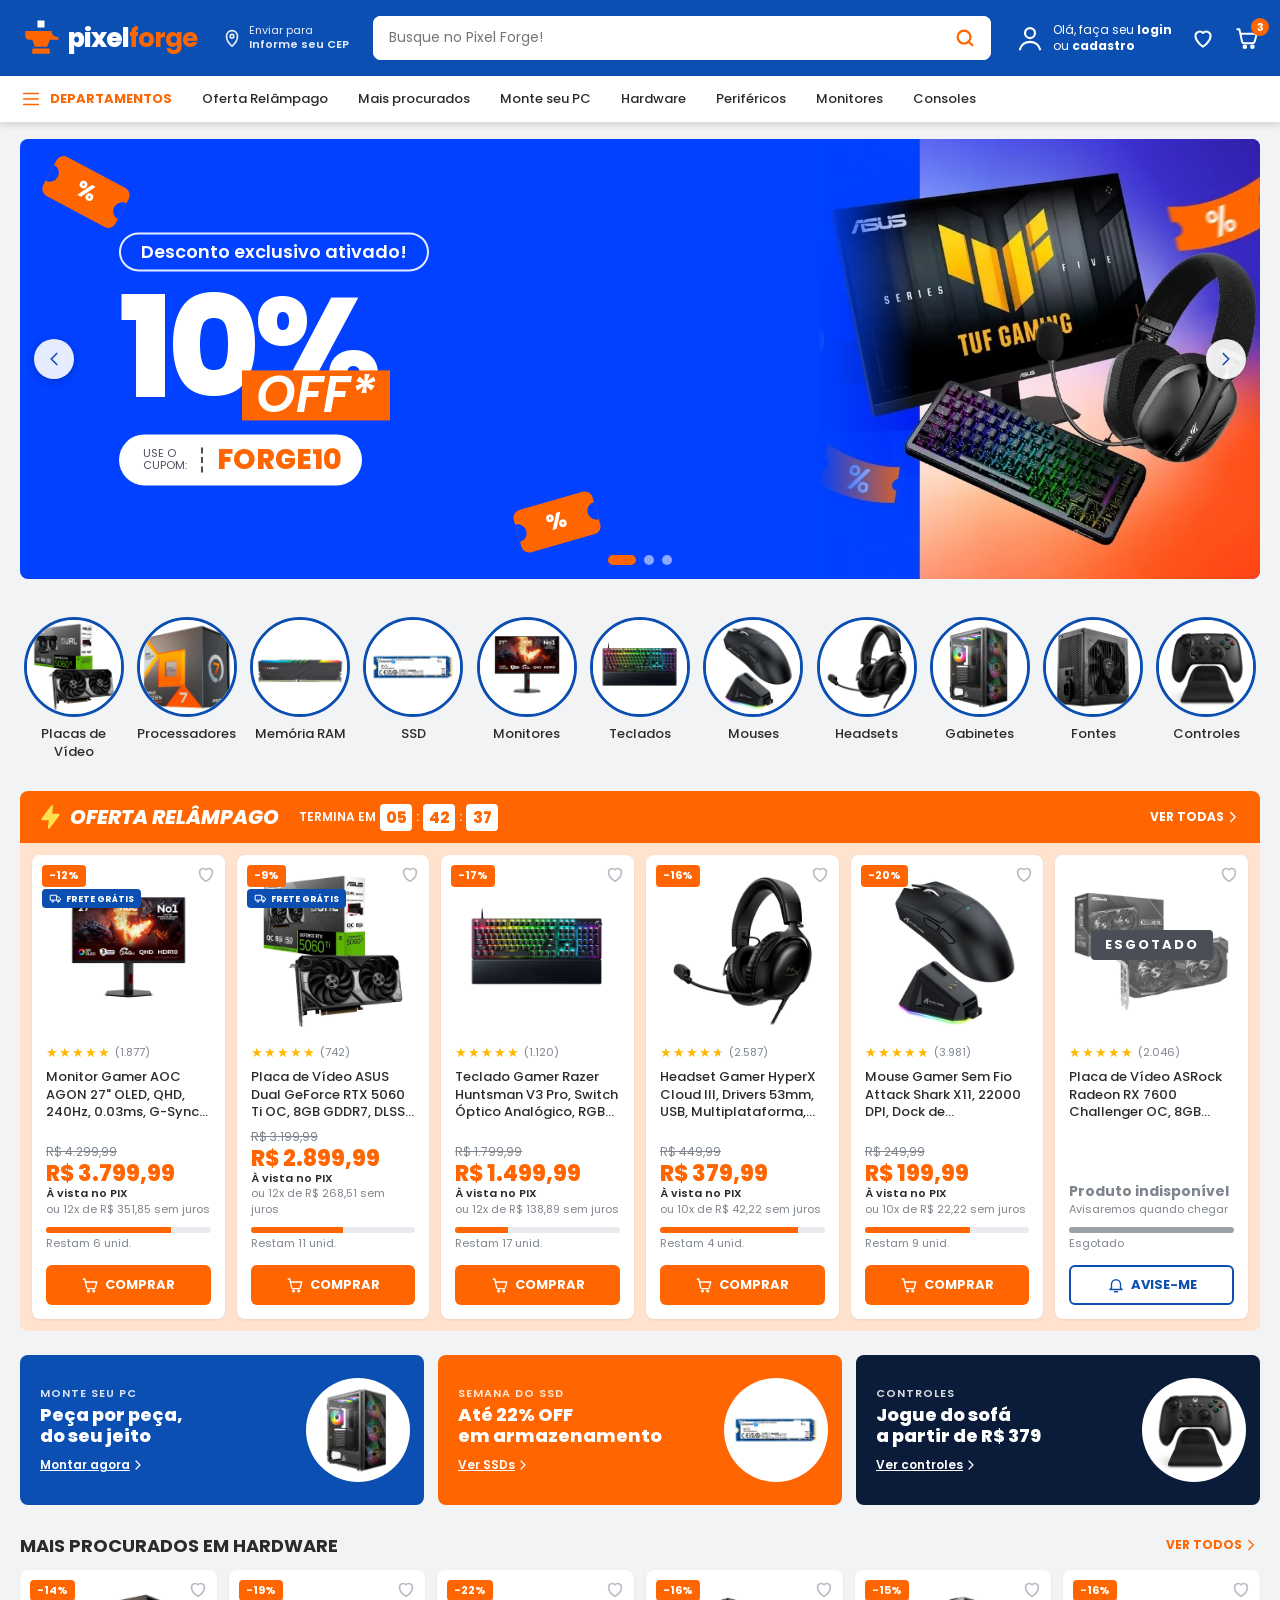
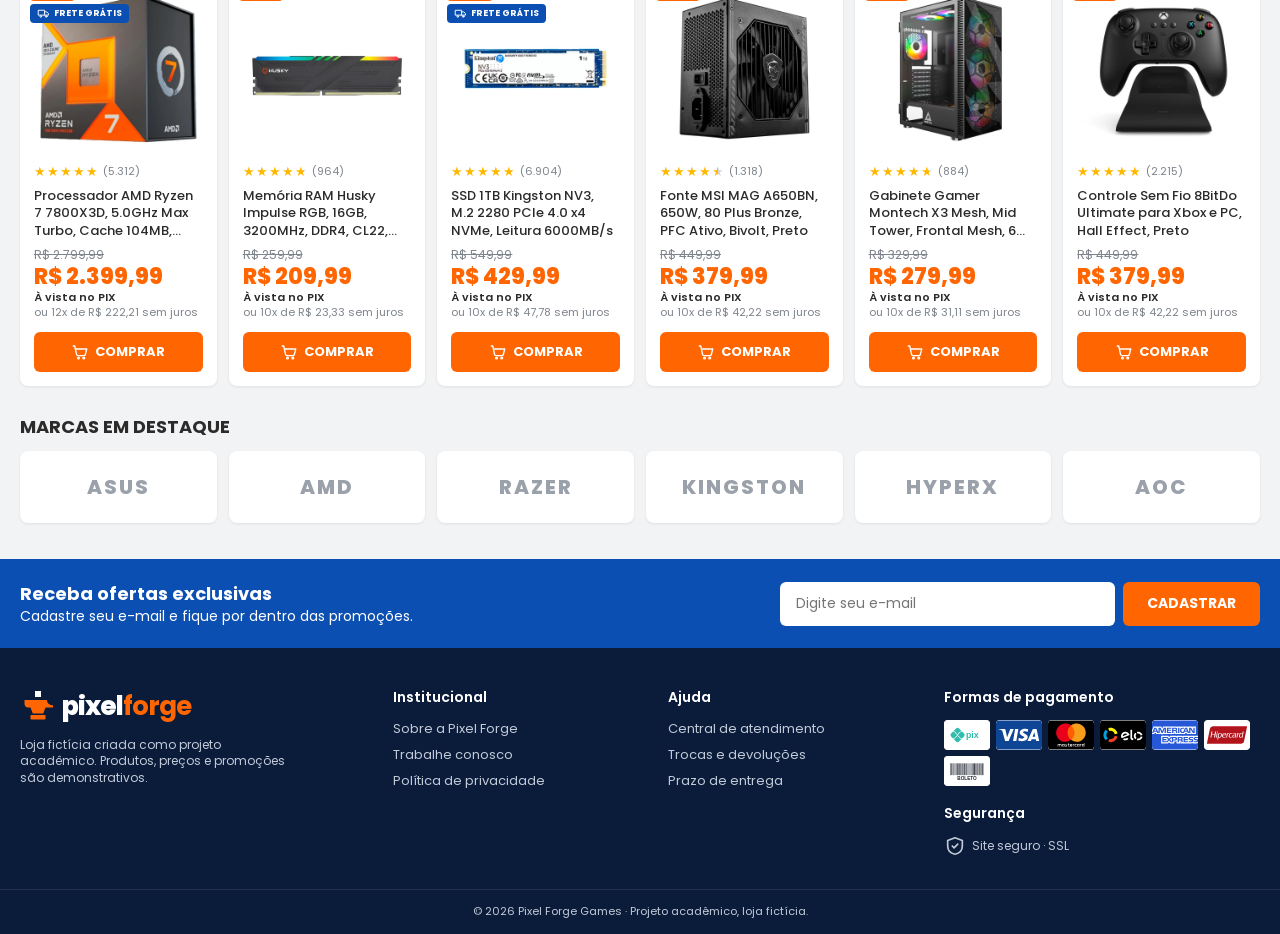
==== commit 9094a0c8: "Corrige erros de validação HTML e CSS (W3C)" ====
--- a/index.html
+++ b/index.html
@@ -119,7 +119,7 @@
         <section id="oferta" class="container oferta">
             <div class="oferta__topo">
                 <h2><svg class="i i--raio" viewBox="0 0 24 24" aria-hidden="true"><path d="M13 2 4 14h7l-1 8 9-12h-7z" class="cheio"/></svg> OFERTA RELÂMPAGO</h2>
-                <p class="cronometro" aria-label="Termina em 05 horas e 42 minutos">TERMINA EM <span>05</span>:<span>42</span>:<span class="cronometro__seg">37</span></p>
+                <p class="cronometro"><span class="sr-only">Termina em 05 horas, 42 minutos e 37 segundos</span><span class="cronometro__rotulo" aria-hidden="true">TERMINA EM</span> <span aria-hidden="true">05</span>:<span aria-hidden="true">42</span>:<span class="cronometro__seg" aria-hidden="true">37</span></p>
                 <a href="#mais-procurados" class="oferta__ver">VER TODAS <svg class="i" viewBox="0 0 24 24" aria-hidden="true"><path d="m9 6 6 6-6 6"/></svg></a>
             </div>
             <div class="oferta__grade">
@@ -131,7 +131,7 @@
                             <a href="produto.html" class="card__link"><picture><source type="image/webp" srcset="img/produtos/monitor-aoc-27.webp"><img src="img/produtos/monitor-aoc-27.jpg" alt="Monitor gamer AOC AGON de 27 polegadas OLED" width="800" height="800" loading="lazy"></picture></a>
                         </div>
                         <figcaption>
-                            <p class="card__nota" aria-label="Nota 4,9 de 5"><span class="estrelas" style="--n:4.9"></span>(1.877)</p>
+                            <p class="card__nota"><span class="estrelas" style="--n:4.9" role="img" aria-label="Nota 4,9 de 5"></span>(1.877)</p>
                             <h3><a href="produto.html">Monitor Gamer AOC AGON 27" OLED, QHD, 240Hz, 0.03ms, G-Sync, Q27G4ZDR</a></h3>
                             <p class="card__de">R$ 4.299,99</p><p class="card__preco">R$ 3.799,99</p><p class="card__pix">À vista no PIX</p><p class="card__parc">ou 12x de R$ 351,85 sem juros</p>
                             <div class="card__estoque" style="--p:76%"><span></span><small>Restam 6 unid.</small></div>
@@ -147,7 +147,7 @@
                             <a href="produto.html" class="card__link"><picture><source type="image/webp" srcset="img/produtos/placa-video-rtx5060ti.webp"><img src="img/produtos/placa-video-rtx5060ti.jpg" alt="Placa de vídeo ASUS Dual GeForce RTX 5060 Ti com duas ventoinhas ao lado da caixa" width="800" height="800" loading="lazy"></picture></a>
                         </div>
                         <figcaption>
-                            <p class="card__nota" aria-label="Nota 4,9 de 5"><span class="estrelas" style="--n:4.9"></span>(742)</p>
+                            <p class="card__nota"><span class="estrelas" style="--n:4.9" role="img" aria-label="Nota 4,9 de 5"></span>(742)</p>
                             <h3><a href="produto.html">Placa de Vídeo ASUS Dual GeForce RTX 5060 Ti OC, 8GB GDDR7, DLSS 4, Ray Tracing</a></h3>
                             <p class="card__de">R$ 3.199,99</p><p class="card__preco">R$ 2.899,99</p><p class="card__pix">À vista no PIX</p><p class="card__parc">ou 12x de R$ 268,51 sem juros</p>
                             <div class="card__estoque" style="--p:56%"><span></span><small>Restam 11 unid.</small></div>
@@ -163,7 +163,7 @@
                             <a href="produto.html" class="card__link"><picture><source type="image/webp" srcset="img/produtos/teclado-razer-huntsman.webp"><img src="img/produtos/teclado-razer-huntsman.jpg" alt="Teclado gamer Razer Huntsman V3 Pro com iluminação RGB e apoio de pulso" width="800" height="800" loading="lazy"></picture></a>
                         </div>
                         <figcaption>
-                            <p class="card__nota" aria-label="Nota 4,8 de 5"><span class="estrelas" style="--n:4.8"></span>(1.120)</p>
+                            <p class="card__nota"><span class="estrelas" style="--n:4.8" role="img" aria-label="Nota 4,8 de 5"></span>(1.120)</p>
                             <h3><a href="produto.html">Teclado Gamer Razer Huntsman V3 Pro, Switch Óptico Analógico, RGB Chroma, Full Size</a></h3>
                             <p class="card__de">R$ 1.799,99</p><p class="card__preco">R$ 1.499,99</p><p class="card__pix">À vista no PIX</p><p class="card__parc">ou 12x de R$ 138,89 sem juros</p>
                             <div class="card__estoque" style="--p:32%"><span></span><small>Restam 17 unid.</small></div>
@@ -179,7 +179,7 @@
                             <a href="produto.html" class="card__link"><picture><source type="image/webp" srcset="img/produtos/headset-hyperx-cloud-iii.webp"><img src="img/produtos/headset-hyperx-cloud-iii.jpg" alt="Headset gamer HyperX Cloud III preto com microfone" width="800" height="800" loading="lazy"></picture></a>
                         </div>
                         <figcaption>
-                            <p class="card__nota" aria-label="Nota 4,6 de 5"><span class="estrelas" style="--n:4.6"></span>(2.587)</p>
+                            <p class="card__nota"><span class="estrelas" style="--n:4.6" role="img" aria-label="Nota 4,6 de 5"></span>(2.587)</p>
                             <h3><a href="produto.html">Headset Gamer HyperX Cloud III, Drivers 53mm, USB, Multiplataforma, Preto</a></h3>
                             <p class="card__de">R$ 449,99</p><p class="card__preco">R$ 379,99</p><p class="card__pix">À vista no PIX</p><p class="card__parc">ou 10x de R$ 42,22 sem juros</p>
                             <div class="card__estoque" style="--p:84%"><span></span><small>Restam 4 unid.</small></div>
@@ -195,7 +195,7 @@
                             <a href="produto.html" class="card__link"><picture><source type="image/webp" srcset="img/produtos/mouse-sem-fio-dock.webp"><img src="img/produtos/mouse-sem-fio-dock.jpg" alt="Mouse gamer sem fio Attack Shark X11 com base de carregamento" width="800" height="800" loading="lazy"></picture></a>
                         </div>
                         <figcaption>
-                            <p class="card__nota" aria-label="Nota 4,7 de 5"><span class="estrelas" style="--n:4.7"></span>(3.981)</p>
+                            <p class="card__nota"><span class="estrelas" style="--n:4.7" role="img" aria-label="Nota 4,7 de 5"></span>(3.981)</p>
                             <h3><a href="produto.html">Mouse Gamer Sem Fio Attack Shark X11, 22000 DPI, Dock de Carregamento, Preto</a></h3>
                             <p class="card__de">R$ 249,99</p><p class="card__preco">R$ 199,99</p><p class="card__pix">À vista no PIX</p><p class="card__parc">ou 10x de R$ 22,22 sem juros</p>
                             <div class="card__estoque" style="--p:64%"><span></span><small>Restam 9 unid.</small></div>
@@ -211,7 +211,7 @@
                             <a href="produto.html" class="card__link"><picture><source type="image/webp" srcset="img/produtos/placa-video-rx7600.webp"><img src="img/produtos/placa-video-rx7600.jpg" alt="Placa de vídeo ASRock Radeon RX 7600 Challenger com duas ventoinhas" width="800" height="800" loading="lazy"></picture></a>
                         </div>
                         <figcaption>
-                            <p class="card__nota" aria-label="Nota 4,8 de 5"><span class="estrelas" style="--n:4.8"></span>(2.046)</p>
+                            <p class="card__nota"><span class="estrelas" style="--n:4.8" role="img" aria-label="Nota 4,8 de 5"></span>(2.046)</p>
                             <h3><a href="produto.html">Placa de Vídeo ASRock Radeon RX 7600 Challenger OC, 8GB GDDR6, FSR 3</a></h3>
                             <p class="card__indisp">Produto indisponível</p><p class="card__avise-txt">Avisaremos quando chegar</p>
                             <div class="card__estoque" style="--p:100%"><span></span><small>Esgotado</small></div>
@@ -253,7 +253,7 @@
                             <a href="produto.html" class="card__link"><picture><source type="image/webp" srcset="img/produtos/ryzen-7-7800x3d.webp"><img src="img/produtos/ryzen-7-7800x3d.jpg" alt="Caixa do processador AMD Ryzen 7 7800X3D" width="800" height="800" loading="lazy"></picture></a>
                         </div>
                         <figcaption>
-                            <p class="card__nota" aria-label="Nota 4,9 de 5"><span class="estrelas" style="--n:4.9"></span>(5.312)</p>
+                            <p class="card__nota"><span class="estrelas" style="--n:4.9" role="img" aria-label="Nota 4,9 de 5"></span>(5.312)</p>
                             <h3><a href="produto.html">Processador AMD Ryzen 7 7800X3D, 5.0GHz Max Turbo, Cache 104MB, AM5, 8 Núcleos</a></h3>
                             <p class="card__de">R$ 2.799,99</p><p class="card__preco">R$ 2.399,99</p><p class="card__pix">À vista no PIX</p><p class="card__parc">ou 12x de R$ 222,21 sem juros</p>
                             
@@ -269,7 +269,7 @@
                             <a href="produto.html" class="card__link"><picture><source type="image/webp" srcset="img/produtos/memoria-husky-ddr4.webp"><img src="img/produtos/memoria-husky-ddr4.jpg" alt="Memória RAM Husky Impulse RGB DDR4 com iluminação RGB" width="800" height="800" loading="lazy"></picture></a>
                         </div>
                         <figcaption>
-                            <p class="card__nota" aria-label="Nota 4,7 de 5"><span class="estrelas" style="--n:4.7"></span>(964)</p>
+                            <p class="card__nota"><span class="estrelas" style="--n:4.7" role="img" aria-label="Nota 4,7 de 5"></span>(964)</p>
                             <h3><a href="produto.html">Memória RAM Husky Impulse RGB, 16GB, 3200MHz, DDR4, CL22, Preto</a></h3>
                             <p class="card__de">R$ 259,99</p><p class="card__preco">R$ 209,99</p><p class="card__pix">À vista no PIX</p><p class="card__parc">ou 10x de R$ 23,33 sem juros</p>
                             
@@ -285,7 +285,7 @@
                             <a href="produto.html" class="card__link"><picture><source type="image/webp" srcset="img/produtos/ssd-kingston-nv3.webp"><img src="img/produtos/ssd-kingston-nv3.jpg" alt="SSD Kingston NV3 1TB M.2 NVMe" width="800" height="800" loading="lazy"></picture></a>
                         </div>
                         <figcaption>
-                            <p class="card__nota" aria-label="Nota 4,8 de 5"><span class="estrelas" style="--n:4.8"></span>(6.904)</p>
+                            <p class="card__nota"><span class="estrelas" style="--n:4.8" role="img" aria-label="Nota 4,8 de 5"></span>(6.904)</p>
                             <h3><a href="produto.html">SSD 1TB Kingston NV3, M.2 2280 PCIe 4.0 x4 NVMe, Leitura 6000MB/s</a></h3>
                             <p class="card__de">R$ 549,99</p><p class="card__preco">R$ 429,99</p><p class="card__pix">À vista no PIX</p><p class="card__parc">ou 10x de R$ 47,78 sem juros</p>
                             
@@ -301,7 +301,7 @@
                             <a href="produto.html" class="card__link"><picture><source type="image/webp" srcset="img/produtos/fonte-650w.webp"><img src="img/produtos/fonte-650w.jpg" alt="Fonte MSI MAG A650BN de 650W" width="800" height="800" loading="lazy"></picture></a>
                         </div>
                         <figcaption>
-                            <p class="card__nota" aria-label="Nota 4,5 de 5"><span class="estrelas" style="--n:4.5"></span>(1.318)</p>
+                            <p class="card__nota"><span class="estrelas" style="--n:4.5" role="img" aria-label="Nota 4,5 de 5"></span>(1.318)</p>
                             <h3><a href="produto.html">Fonte MSI MAG A650BN, 650W, 80 Plus Bronze, PFC Ativo, Bivolt, Preto</a></h3>
                             <p class="card__de">R$ 449,99</p><p class="card__preco">R$ 379,99</p><p class="card__pix">À vista no PIX</p><p class="card__parc">ou 10x de R$ 42,22 sem juros</p>
                             
@@ -317,7 +317,7 @@
                             <a href="produto.html" class="card__link"><picture><source type="image/webp" srcset="img/produtos/gabinete-mesh-preto.webp"><img src="img/produtos/gabinete-mesh-preto.jpg" alt="Gabinete gamer Montech X3 Mesh preto com fans" width="800" height="800" loading="lazy"></picture></a>
                         </div>
                         <figcaption>
-                            <p class="card__nota" aria-label="Nota 4,6 de 5"><span class="estrelas" style="--n:4.6"></span>(884)</p>
+                            <p class="card__nota"><span class="estrelas" style="--n:4.6" role="img" aria-label="Nota 4,6 de 5"></span>(884)</p>
                             <h3><a href="produto.html">Gabinete Gamer Montech X3 Mesh, Mid Tower, Frontal Mesh, 6 Fans, Preto</a></h3>
                             <p class="card__de">R$ 329,99</p><p class="card__preco">R$ 279,99</p><p class="card__pix">À vista no PIX</p><p class="card__parc">ou 10x de R$ 31,11 sem juros</p>
                             
@@ -333,7 +333,7 @@
                             <a href="produto.html" class="card__link"><picture><source type="image/webp" srcset="img/produtos/controle-8bitdo-ultimate.webp"><img src="img/produtos/controle-8bitdo-ultimate.jpg" alt="Controle sem fio 8BitDo Ultimate preto para Xbox" width="800" height="800" loading="lazy"></picture></a>
                         </div>
                         <figcaption>
-                            <p class="card__nota" aria-label="Nota 4,8 de 5"><span class="estrelas" style="--n:4.8"></span>(2.215)</p>
+                            <p class="card__nota"><span class="estrelas" style="--n:4.8" role="img" aria-label="Nota 4,8 de 5"></span>(2.215)</p>
                             <h3><a href="produto.html">Controle Sem Fio 8BitDo Ultimate para Xbox e PC, Hall Effect, Preto</a></h3>
                             <p class="card__de">R$ 449,99</p><p class="card__preco">R$ 379,99</p><p class="card__pix">À vista no PIX</p><p class="card__parc">ou 10x de R$ 42,22 sem juros</p>
                             
@@ -360,7 +360,7 @@
         <!-- Newsletter -->
         <section class="news">
             <div class="container news__linha">
-                <p><b>Receba ofertas exclusivas</b><br>Cadastre seu e-mail e fique por dentro das promoções.</p>
+                <div><h2 class="news__titulo">Receba ofertas exclusivas</h2><p>Cadastre seu e-mail e fique por dentro das promoções.</p></div>
                 <form action="#">
                     <label for="news" class="sr-only">Seu e-mail</label>
                     <input id="news" type="email" placeholder="Digite seu e-mail" required>
--- a/style.css
+++ b/style.css
@@ -64,7 +64,7 @@
     width: 1px;
     height: 1px;
     overflow: hidden;
-    clip: rect(0 0 0 0);
+    clip-path: inset(50%);
 }
 
 :focus-visible {
@@ -347,10 +347,7 @@
     font-size: 22px;
     font-weight: 800;
     border-radius: 8px;
-    -webkit-mask: radial-gradient(circle 9px at 0 50%, transparent 98%, #000) left / 51% 100% no-repeat,
-                  radial-gradient(circle 9px at 100% 50%, transparent 98%, #000) right / 51% 100% no-repeat;
-    mask: radial-gradient(circle 9px at 0 50%, transparent 98%, #000) left / 51% 100% no-repeat,
-          radial-gradient(circle 9px at 100% 50%, transparent 98%, #000) right / 51% 100% no-repeat;
+    mask-repeat: no-repeat;
 }
 
 .ticket--a { top: 7%; left: 2%; transform: rotate(28deg); }
@@ -2648,7 +2645,7 @@
         width: 1px;
         height: 1px;
         overflow: hidden;
-        clip: rect(0 0 0 0);
+        clip-path: inset(50%);
     }
 
     .tabela-carrinho,
@@ -2737,3 +2734,38 @@
         padding: 14px 12px 16px;
     }
 }
+
+.news__titulo {
+    font-size: 18px;
+    font-weight: 700;
+}
+
+/* cortes laterais do ticket (bolinhas na cor do banner) */
+.ticket::before,
+.ticket::after {
+    content: "";
+    position: absolute;
+    top: 50%;
+    width: 18px;
+    height: 18px;
+    border-radius: 50%;
+    background: #0141ff;
+    transform: translateY(-50%);
+}
+
+.ticket::before { left: -9px; }
+.ticket::after { right: -9px; }
+
+.ticket {
+    overflow: hidden;
+}
+
+.cronometro .cronometro__rotulo,
+.cronometro .sr-only {
+    min-width: 0;
+    padding: 0;
+    background: none;
+    color: inherit;
+    font-size: 12px;
+    font-weight: 600;
+}
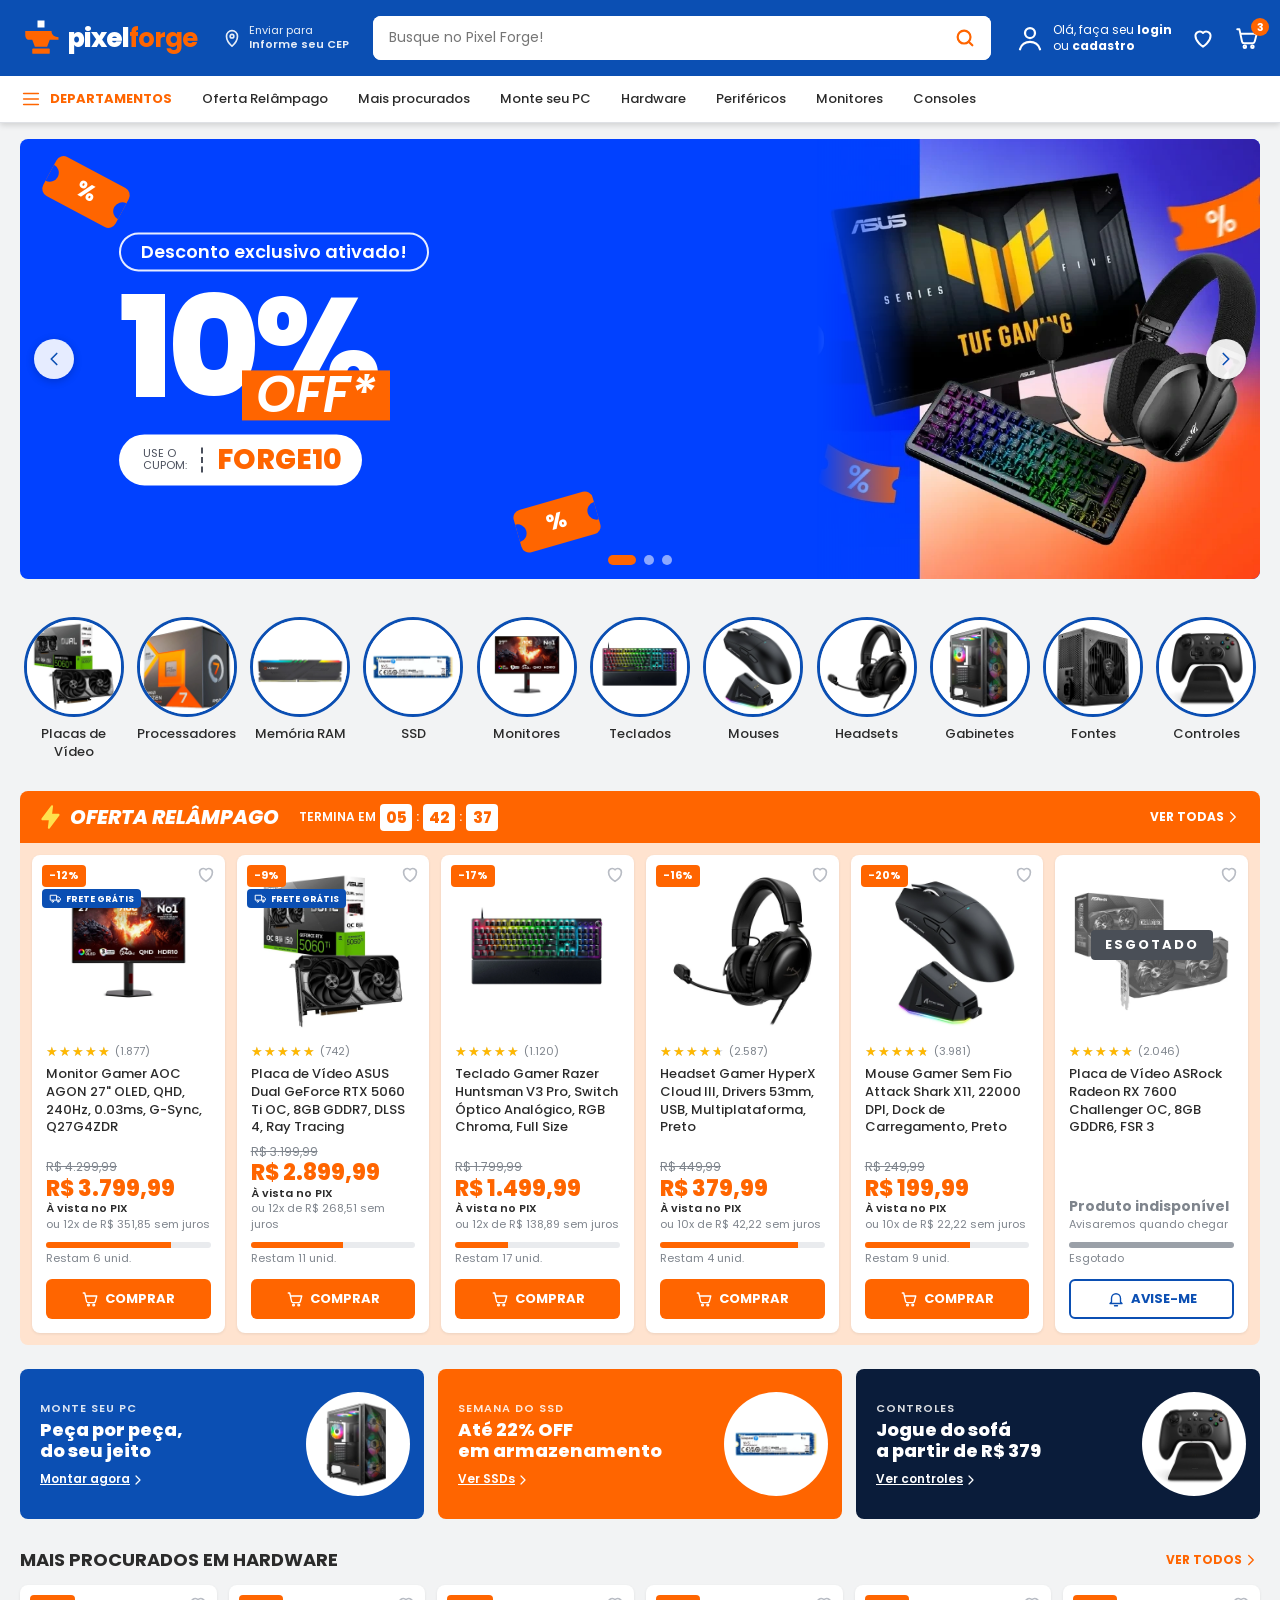
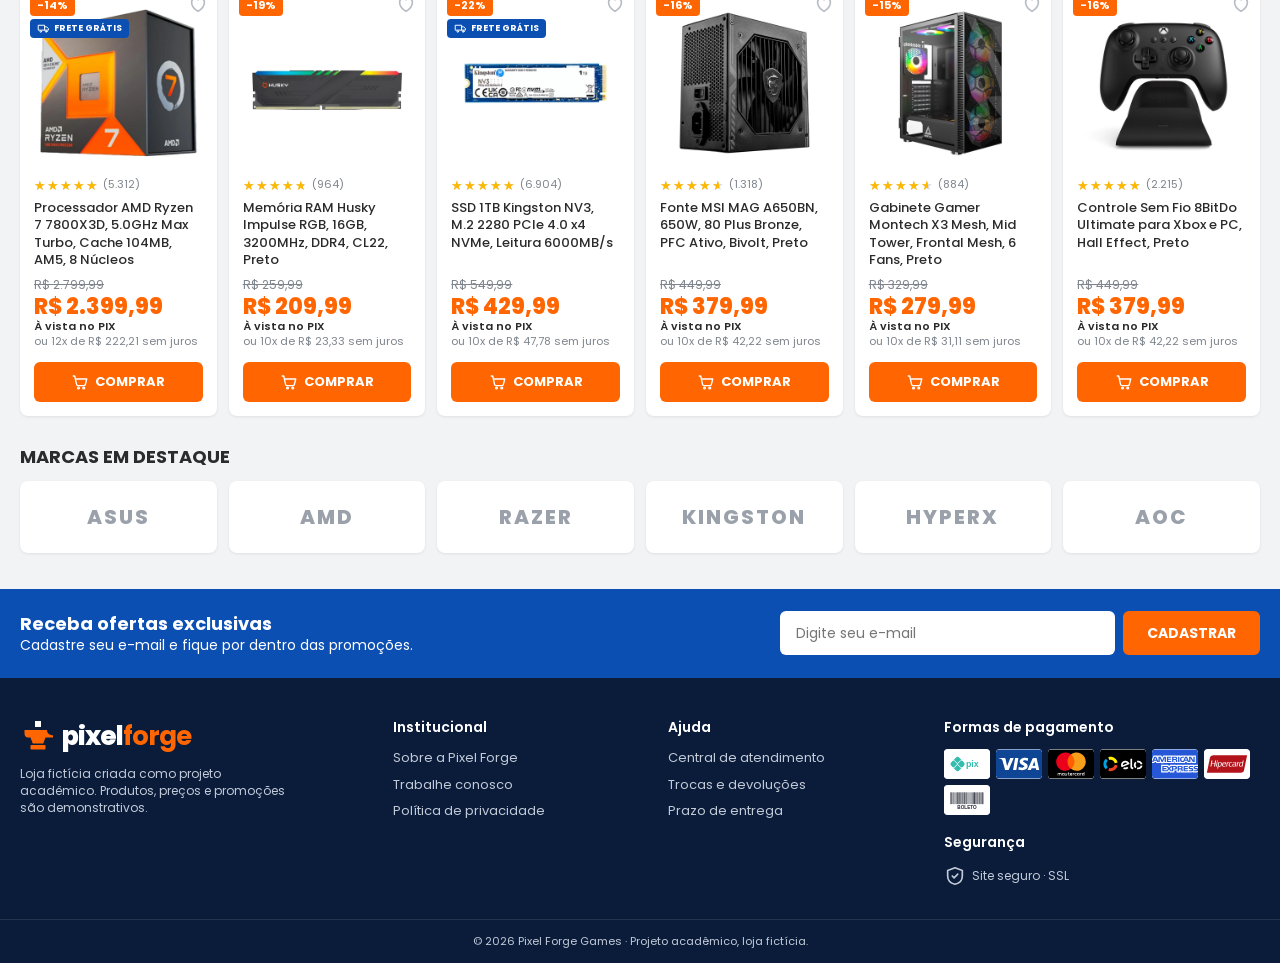
==== commit cf7ff4c8: "Remove avisos do CSS e adiciona relatório W3C no README" ====
--- a/index.html
+++ b/index.html
@@ -131,10 +131,10 @@
                             <a href="produto.html" class="card__link"><picture><source type="image/webp" srcset="img/produtos/monitor-aoc-27.webp"><img src="img/produtos/monitor-aoc-27.jpg" alt="Monitor gamer AOC AGON de 27 polegadas OLED" width="800" height="800" loading="lazy"></picture></a>
                         </div>
                         <figcaption>
-                            <p class="card__nota"><span class="estrelas" style="--n:4.9" role="img" aria-label="Nota 4,9 de 5"></span>(1.877)</p>
+                            <p class="card__nota"><span class="estrelas" role="img" aria-label="Nota 4,9 de 5"><span style="width: 98%"></span></span>(1.877)</p>
                             <h3><a href="produto.html">Monitor Gamer AOC AGON 27" OLED, QHD, 240Hz, 0.03ms, G-Sync, Q27G4ZDR</a></h3>
                             <p class="card__de">R$ 4.299,99</p><p class="card__preco">R$ 3.799,99</p><p class="card__pix">À vista no PIX</p><p class="card__parc">ou 12x de R$ 351,85 sem juros</p>
-                            <div class="card__estoque" style="--p:76%"><span></span><small>Restam 6 unid.</small></div>
+                            <div class="card__estoque"><span><i style="width: 76%"></i></span><small>Restam 6 unid.</small></div>
                         </figcaption>
                     </figure>
                     <a href="carrinho.html" class="card__btn"><svg class="i" viewBox="0 0 24 24" aria-hidden="true"><path d="M3 4h2l2.4 11.2a2 2 0 0 0 2 1.6h7.7a2 2 0 0 0 2-1.5L21 8H6.2"/><circle cx="10" cy="20" r="1.2"/><circle cx="17" cy="20" r="1.2"/></svg> COMPRAR</a>
@@ -147,10 +147,10 @@
                             <a href="produto.html" class="card__link"><picture><source type="image/webp" srcset="img/produtos/placa-video-rtx5060ti.webp"><img src="img/produtos/placa-video-rtx5060ti.jpg" alt="Placa de vídeo ASUS Dual GeForce RTX 5060 Ti com duas ventoinhas ao lado da caixa" width="800" height="800" loading="lazy"></picture></a>
                         </div>
                         <figcaption>
-                            <p class="card__nota"><span class="estrelas" style="--n:4.9" role="img" aria-label="Nota 4,9 de 5"></span>(742)</p>
+                            <p class="card__nota"><span class="estrelas" role="img" aria-label="Nota 4,9 de 5"><span style="width: 98%"></span></span>(742)</p>
                             <h3><a href="produto.html">Placa de Vídeo ASUS Dual GeForce RTX 5060 Ti OC, 8GB GDDR7, DLSS 4, Ray Tracing</a></h3>
                             <p class="card__de">R$ 3.199,99</p><p class="card__preco">R$ 2.899,99</p><p class="card__pix">À vista no PIX</p><p class="card__parc">ou 12x de R$ 268,51 sem juros</p>
-                            <div class="card__estoque" style="--p:56%"><span></span><small>Restam 11 unid.</small></div>
+                            <div class="card__estoque"><span><i style="width: 56%"></i></span><small>Restam 11 unid.</small></div>
                         </figcaption>
                     </figure>
                     <a href="carrinho.html" class="card__btn"><svg class="i" viewBox="0 0 24 24" aria-hidden="true"><path d="M3 4h2l2.4 11.2a2 2 0 0 0 2 1.6h7.7a2 2 0 0 0 2-1.5L21 8H6.2"/><circle cx="10" cy="20" r="1.2"/><circle cx="17" cy="20" r="1.2"/></svg> COMPRAR</a>
@@ -163,10 +163,10 @@
                             <a href="produto.html" class="card__link"><picture><source type="image/webp" srcset="img/produtos/teclado-razer-huntsman.webp"><img src="img/produtos/teclado-razer-huntsman.jpg" alt="Teclado gamer Razer Huntsman V3 Pro com iluminação RGB e apoio de pulso" width="800" height="800" loading="lazy"></picture></a>
                         </div>
                         <figcaption>
-                            <p class="card__nota"><span class="estrelas" style="--n:4.8" role="img" aria-label="Nota 4,8 de 5"></span>(1.120)</p>
+                            <p class="card__nota"><span class="estrelas" role="img" aria-label="Nota 4,8 de 5"><span style="width: 96%"></span></span>(1.120)</p>
                             <h3><a href="produto.html">Teclado Gamer Razer Huntsman V3 Pro, Switch Óptico Analógico, RGB Chroma, Full Size</a></h3>
                             <p class="card__de">R$ 1.799,99</p><p class="card__preco">R$ 1.499,99</p><p class="card__pix">À vista no PIX</p><p class="card__parc">ou 12x de R$ 138,89 sem juros</p>
-                            <div class="card__estoque" style="--p:32%"><span></span><small>Restam 17 unid.</small></div>
+                            <div class="card__estoque"><span><i style="width: 32%"></i></span><small>Restam 17 unid.</small></div>
                         </figcaption>
                     </figure>
                     <a href="carrinho.html" class="card__btn"><svg class="i" viewBox="0 0 24 24" aria-hidden="true"><path d="M3 4h2l2.4 11.2a2 2 0 0 0 2 1.6h7.7a2 2 0 0 0 2-1.5L21 8H6.2"/><circle cx="10" cy="20" r="1.2"/><circle cx="17" cy="20" r="1.2"/></svg> COMPRAR</a>
@@ -179,10 +179,10 @@
                             <a href="produto.html" class="card__link"><picture><source type="image/webp" srcset="img/produtos/headset-hyperx-cloud-iii.webp"><img src="img/produtos/headset-hyperx-cloud-iii.jpg" alt="Headset gamer HyperX Cloud III preto com microfone" width="800" height="800" loading="lazy"></picture></a>
                         </div>
                         <figcaption>
-                            <p class="card__nota"><span class="estrelas" style="--n:4.6" role="img" aria-label="Nota 4,6 de 5"></span>(2.587)</p>
+                            <p class="card__nota"><span class="estrelas" role="img" aria-label="Nota 4,6 de 5"><span style="width: 92%"></span></span>(2.587)</p>
                             <h3><a href="produto.html">Headset Gamer HyperX Cloud III, Drivers 53mm, USB, Multiplataforma, Preto</a></h3>
                             <p class="card__de">R$ 449,99</p><p class="card__preco">R$ 379,99</p><p class="card__pix">À vista no PIX</p><p class="card__parc">ou 10x de R$ 42,22 sem juros</p>
-                            <div class="card__estoque" style="--p:84%"><span></span><small>Restam 4 unid.</small></div>
+                            <div class="card__estoque"><span><i style="width: 84%"></i></span><small>Restam 4 unid.</small></div>
                         </figcaption>
                     </figure>
                     <a href="carrinho.html" class="card__btn"><svg class="i" viewBox="0 0 24 24" aria-hidden="true"><path d="M3 4h2l2.4 11.2a2 2 0 0 0 2 1.6h7.7a2 2 0 0 0 2-1.5L21 8H6.2"/><circle cx="10" cy="20" r="1.2"/><circle cx="17" cy="20" r="1.2"/></svg> COMPRAR</a>
@@ -195,10 +195,10 @@
                             <a href="produto.html" class="card__link"><picture><source type="image/webp" srcset="img/produtos/mouse-sem-fio-dock.webp"><img src="img/produtos/mouse-sem-fio-dock.jpg" alt="Mouse gamer sem fio Attack Shark X11 com base de carregamento" width="800" height="800" loading="lazy"></picture></a>
                         </div>
                         <figcaption>
-                            <p class="card__nota"><span class="estrelas" style="--n:4.7" role="img" aria-label="Nota 4,7 de 5"></span>(3.981)</p>
+                            <p class="card__nota"><span class="estrelas" role="img" aria-label="Nota 4,7 de 5"><span style="width: 94%"></span></span>(3.981)</p>
                             <h3><a href="produto.html">Mouse Gamer Sem Fio Attack Shark X11, 22000 DPI, Dock de Carregamento, Preto</a></h3>
                             <p class="card__de">R$ 249,99</p><p class="card__preco">R$ 199,99</p><p class="card__pix">À vista no PIX</p><p class="card__parc">ou 10x de R$ 22,22 sem juros</p>
-                            <div class="card__estoque" style="--p:64%"><span></span><small>Restam 9 unid.</small></div>
+                            <div class="card__estoque"><span><i style="width: 64%"></i></span><small>Restam 9 unid.</small></div>
                         </figcaption>
                     </figure>
                     <a href="carrinho.html" class="card__btn"><svg class="i" viewBox="0 0 24 24" aria-hidden="true"><path d="M3 4h2l2.4 11.2a2 2 0 0 0 2 1.6h7.7a2 2 0 0 0 2-1.5L21 8H6.2"/><circle cx="10" cy="20" r="1.2"/><circle cx="17" cy="20" r="1.2"/></svg> COMPRAR</a>
@@ -211,10 +211,10 @@
                             <a href="produto.html" class="card__link"><picture><source type="image/webp" srcset="img/produtos/placa-video-rx7600.webp"><img src="img/produtos/placa-video-rx7600.jpg" alt="Placa de vídeo ASRock Radeon RX 7600 Challenger com duas ventoinhas" width="800" height="800" loading="lazy"></picture></a>
                         </div>
                         <figcaption>
-                            <p class="card__nota"><span class="estrelas" style="--n:4.8" role="img" aria-label="Nota 4,8 de 5"></span>(2.046)</p>
+                            <p class="card__nota"><span class="estrelas" role="img" aria-label="Nota 4,8 de 5"><span style="width: 96%"></span></span>(2.046)</p>
                             <h3><a href="produto.html">Placa de Vídeo ASRock Radeon RX 7600 Challenger OC, 8GB GDDR6, FSR 3</a></h3>
                             <p class="card__indisp">Produto indisponível</p><p class="card__avise-txt">Avisaremos quando chegar</p>
-                            <div class="card__estoque" style="--p:100%"><span></span><small>Esgotado</small></div>
+                            <div class="card__estoque"><span><i style="width: 100%"></i></span><small>Esgotado</small></div>
                         </figcaption>
                     </figure>
                     <a href="produto.html" class="card__btn card__btn--avise"><svg class="i" viewBox="0 0 24 24" aria-hidden="true"><path d="M6 16v-5a6 6 0 0 1 12 0v5l2 2H4zM10 21h4"/></svg> AVISE-ME</a>
@@ -253,7 +253,7 @@
                             <a href="produto.html" class="card__link"><picture><source type="image/webp" srcset="img/produtos/ryzen-7-7800x3d.webp"><img src="img/produtos/ryzen-7-7800x3d.jpg" alt="Caixa do processador AMD Ryzen 7 7800X3D" width="800" height="800" loading="lazy"></picture></a>
                         </div>
                         <figcaption>
-                            <p class="card__nota"><span class="estrelas" style="--n:4.9" role="img" aria-label="Nota 4,9 de 5"></span>(5.312)</p>
+                            <p class="card__nota"><span class="estrelas" role="img" aria-label="Nota 4,9 de 5"><span style="width: 98%"></span></span>(5.312)</p>
                             <h3><a href="produto.html">Processador AMD Ryzen 7 7800X3D, 5.0GHz Max Turbo, Cache 104MB, AM5, 8 Núcleos</a></h3>
                             <p class="card__de">R$ 2.799,99</p><p class="card__preco">R$ 2.399,99</p><p class="card__pix">À vista no PIX</p><p class="card__parc">ou 12x de R$ 222,21 sem juros</p>
                             
@@ -269,7 +269,7 @@
                             <a href="produto.html" class="card__link"><picture><source type="image/webp" srcset="img/produtos/memoria-husky-ddr4.webp"><img src="img/produtos/memoria-husky-ddr4.jpg" alt="Memória RAM Husky Impulse RGB DDR4 com iluminação RGB" width="800" height="800" loading="lazy"></picture></a>
                         </div>
                         <figcaption>
-                            <p class="card__nota"><span class="estrelas" style="--n:4.7" role="img" aria-label="Nota 4,7 de 5"></span>(964)</p>
+                            <p class="card__nota"><span class="estrelas" role="img" aria-label="Nota 4,7 de 5"><span style="width: 94%"></span></span>(964)</p>
                             <h3><a href="produto.html">Memória RAM Husky Impulse RGB, 16GB, 3200MHz, DDR4, CL22, Preto</a></h3>
                             <p class="card__de">R$ 259,99</p><p class="card__preco">R$ 209,99</p><p class="card__pix">À vista no PIX</p><p class="card__parc">ou 10x de R$ 23,33 sem juros</p>
                             
@@ -285,7 +285,7 @@
                             <a href="produto.html" class="card__link"><picture><source type="image/webp" srcset="img/produtos/ssd-kingston-nv3.webp"><img src="img/produtos/ssd-kingston-nv3.jpg" alt="SSD Kingston NV3 1TB M.2 NVMe" width="800" height="800" loading="lazy"></picture></a>
                         </div>
                         <figcaption>
-                            <p class="card__nota"><span class="estrelas" style="--n:4.8" role="img" aria-label="Nota 4,8 de 5"></span>(6.904)</p>
+                            <p class="card__nota"><span class="estrelas" role="img" aria-label="Nota 4,8 de 5"><span style="width: 96%"></span></span>(6.904)</p>
                             <h3><a href="produto.html">SSD 1TB Kingston NV3, M.2 2280 PCIe 4.0 x4 NVMe, Leitura 6000MB/s</a></h3>
                             <p class="card__de">R$ 549,99</p><p class="card__preco">R$ 429,99</p><p class="card__pix">À vista no PIX</p><p class="card__parc">ou 10x de R$ 47,78 sem juros</p>
                             
@@ -301,7 +301,7 @@
                             <a href="produto.html" class="card__link"><picture><source type="image/webp" srcset="img/produtos/fonte-650w.webp"><img src="img/produtos/fonte-650w.jpg" alt="Fonte MSI MAG A650BN de 650W" width="800" height="800" loading="lazy"></picture></a>
                         </div>
                         <figcaption>
-                            <p class="card__nota"><span class="estrelas" style="--n:4.5" role="img" aria-label="Nota 4,5 de 5"></span>(1.318)</p>
+                            <p class="card__nota"><span class="estrelas" role="img" aria-label="Nota 4,5 de 5"><span style="width: 90%"></span></span>(1.318)</p>
                             <h3><a href="produto.html">Fonte MSI MAG A650BN, 650W, 80 Plus Bronze, PFC Ativo, Bivolt, Preto</a></h3>
                             <p class="card__de">R$ 449,99</p><p class="card__preco">R$ 379,99</p><p class="card__pix">À vista no PIX</p><p class="card__parc">ou 10x de R$ 42,22 sem juros</p>
                             
@@ -317,7 +317,7 @@
                             <a href="produto.html" class="card__link"><picture><source type="image/webp" srcset="img/produtos/gabinete-mesh-preto.webp"><img src="img/produtos/gabinete-mesh-preto.jpg" alt="Gabinete gamer Montech X3 Mesh preto com fans" width="800" height="800" loading="lazy"></picture></a>
                         </div>
                         <figcaption>
-                            <p class="card__nota"><span class="estrelas" style="--n:4.6" role="img" aria-label="Nota 4,6 de 5"></span>(884)</p>
+                            <p class="card__nota"><span class="estrelas" role="img" aria-label="Nota 4,6 de 5"><span style="width: 92%"></span></span>(884)</p>
                             <h3><a href="produto.html">Gabinete Gamer Montech X3 Mesh, Mid Tower, Frontal Mesh, 6 Fans, Preto</a></h3>
                             <p class="card__de">R$ 329,99</p><p class="card__preco">R$ 279,99</p><p class="card__pix">À vista no PIX</p><p class="card__parc">ou 10x de R$ 31,11 sem juros</p>
                             
@@ -333,7 +333,7 @@
                             <a href="produto.html" class="card__link"><picture><source type="image/webp" srcset="img/produtos/controle-8bitdo-ultimate.webp"><img src="img/produtos/controle-8bitdo-ultimate.jpg" alt="Controle sem fio 8BitDo Ultimate preto para Xbox" width="800" height="800" loading="lazy"></picture></a>
                         </div>
                         <figcaption>
-                            <p class="card__nota"><span class="estrelas" style="--n:4.8" role="img" aria-label="Nota 4,8 de 5"></span>(2.215)</p>
+                            <p class="card__nota"><span class="estrelas" role="img" aria-label="Nota 4,8 de 5"><span style="width: 96%"></span></span>(2.215)</p>
                             <h3><a href="produto.html">Controle Sem Fio 8BitDo Ultimate para Xbox e PC, Hall Effect, Preto</a></h3>
                             <p class="card__de">R$ 449,99</p><p class="card__preco">R$ 379,99</p><p class="card__pix">À vista no PIX</p><p class="card__parc">ou 10x de R$ 42,22 sem juros</p>
                             
--- a/style.css
+++ b/style.css
@@ -332,7 +332,6 @@
     width: auto;
     height: 100%;
     object-fit: cover;
-    -webkit-mask-image: linear-gradient(to right, transparent 0, #000 22%);
     mask-image: linear-gradient(to right, transparent 0, #000 22%);
 }
 
@@ -497,9 +496,6 @@
     margin-top: 6px;
     font-size: 12px;
     font-weight: 600;
-    display: -webkit-box;
-    -webkit-line-clamp: 3;
-    -webkit-box-orient: vertical;
     overflow: hidden;
 }
 
@@ -736,18 +732,28 @@
     color: var(--cinza);
 }
 
+/* estrelas: cinza embaixo, amarelas por cima na largura da nota */
 .estrelas {
-    --p: calc(var(--n) / 5 * 100%);
+    position: relative;
+    display: inline-block;
     font-size: 13px;
     letter-spacing: 1px;
-    background: linear-gradient(90deg, #ffb800 var(--p), #d4d7dc var(--p));
-    -webkit-background-clip: text;
-    background-clip: text;
-    color: transparent;
-}
-
-.estrelas::before {
+    line-height: 1;
+    color: #d4d7dc;
+}
+
+.estrelas::before,
+.estrelas span::before {
     content: "★★★★★";
+}
+
+.estrelas span {
+    position: absolute;
+    top: 0;
+    left: 0;
+    overflow: hidden;
+    white-space: nowrap;
+    color: #ffb800;
 }
 
 .card h3 {
@@ -756,9 +762,6 @@
     font-weight: 500;
     line-height: 1.35;
     min-height: 3.9em;
-    display: -webkit-box;
-    -webkit-line-clamp: 3;
-    -webkit-box-orient: vertical;
     overflow: hidden;
 }
 
@@ -803,10 +806,8 @@
     overflow: hidden;
 }
 
-.card__estoque span::before {
-    content: "";
+.card__estoque i {
     display: block;
-    width: var(--p);
     height: 100%;
     background: var(--laranja);
 }
@@ -868,7 +869,7 @@
     color: var(--cinza);
 }
 
-.card--esgotado .card__estoque span::before {
+.card--esgotado .card__estoque i {
     background: #9aa0a8;
 }
 
@@ -1278,7 +1279,6 @@
     }
 
     .slide__arte img {
-        -webkit-mask-image: linear-gradient(to bottom, transparent 0, #000 20%);
         mask-image: linear-gradient(to bottom, transparent 0, #000 20%);
     }
 
@@ -1459,9 +1459,6 @@
     scrollbar-width: none;
 }
 
-.carrossel::-webkit-scrollbar {
-    display: none;
-}
 
 /* =========================================================
    Carrossel com scroll-snap (setas e pontinhos via script.js)
@@ -1473,9 +1470,6 @@
     scrollbar-width: none;
 }
 
-.carrossel__trilho::-webkit-scrollbar {
-    display: none;
-}
 
 .carrossel__trilho .slide {
     scroll-snap-align: start;
